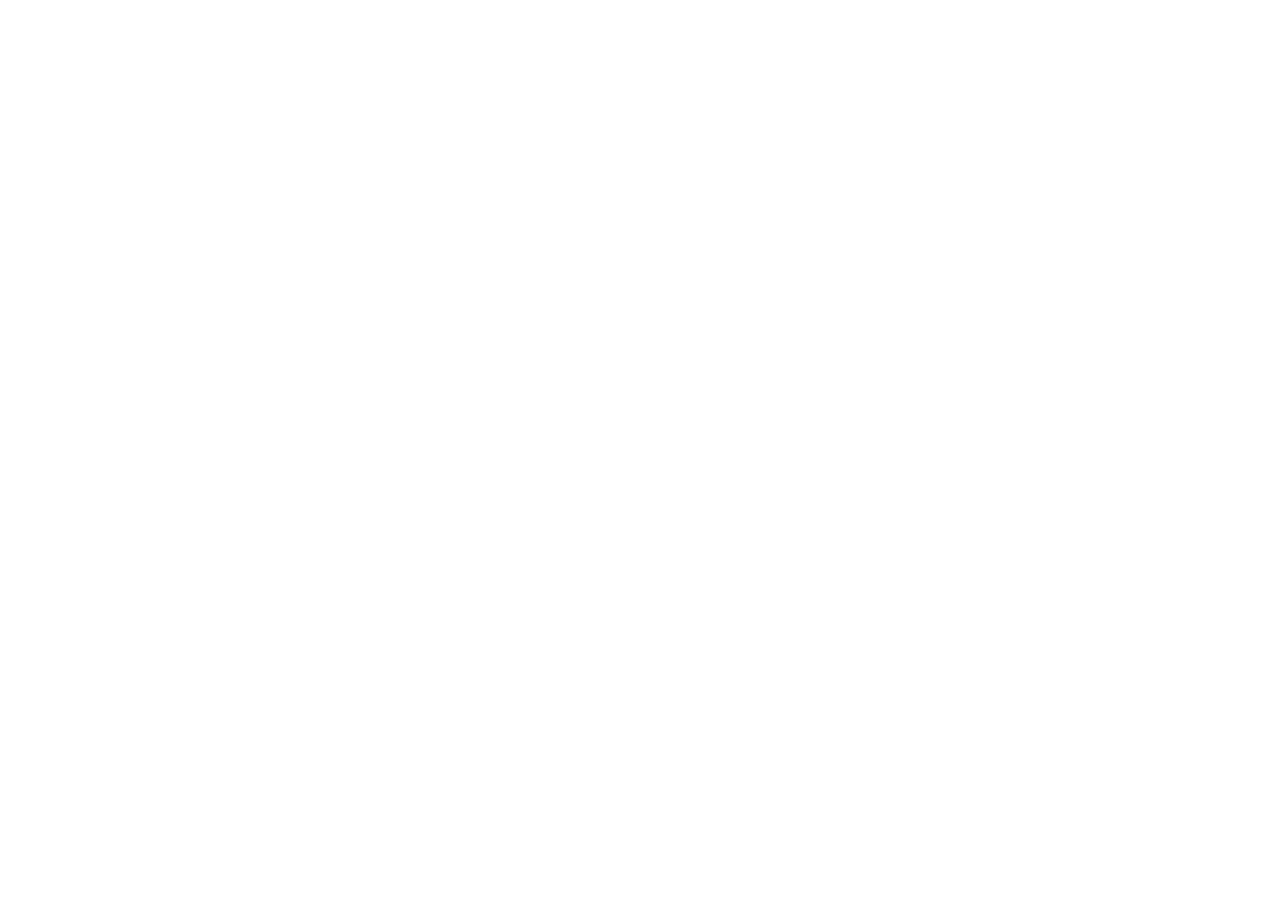
==== Gabo/index.html @ 9856a65a "Este va a ser mi portafolio definitivo." ====
<!DOCTYPE html>
<html lang="en">

<head>
    <meta charset="UTF-8">
    <meta name="viewport" content="width=device-width, initial-scale=1.0">
    <title>Gabriel</title>
</head>

<body>

</body>

</html>
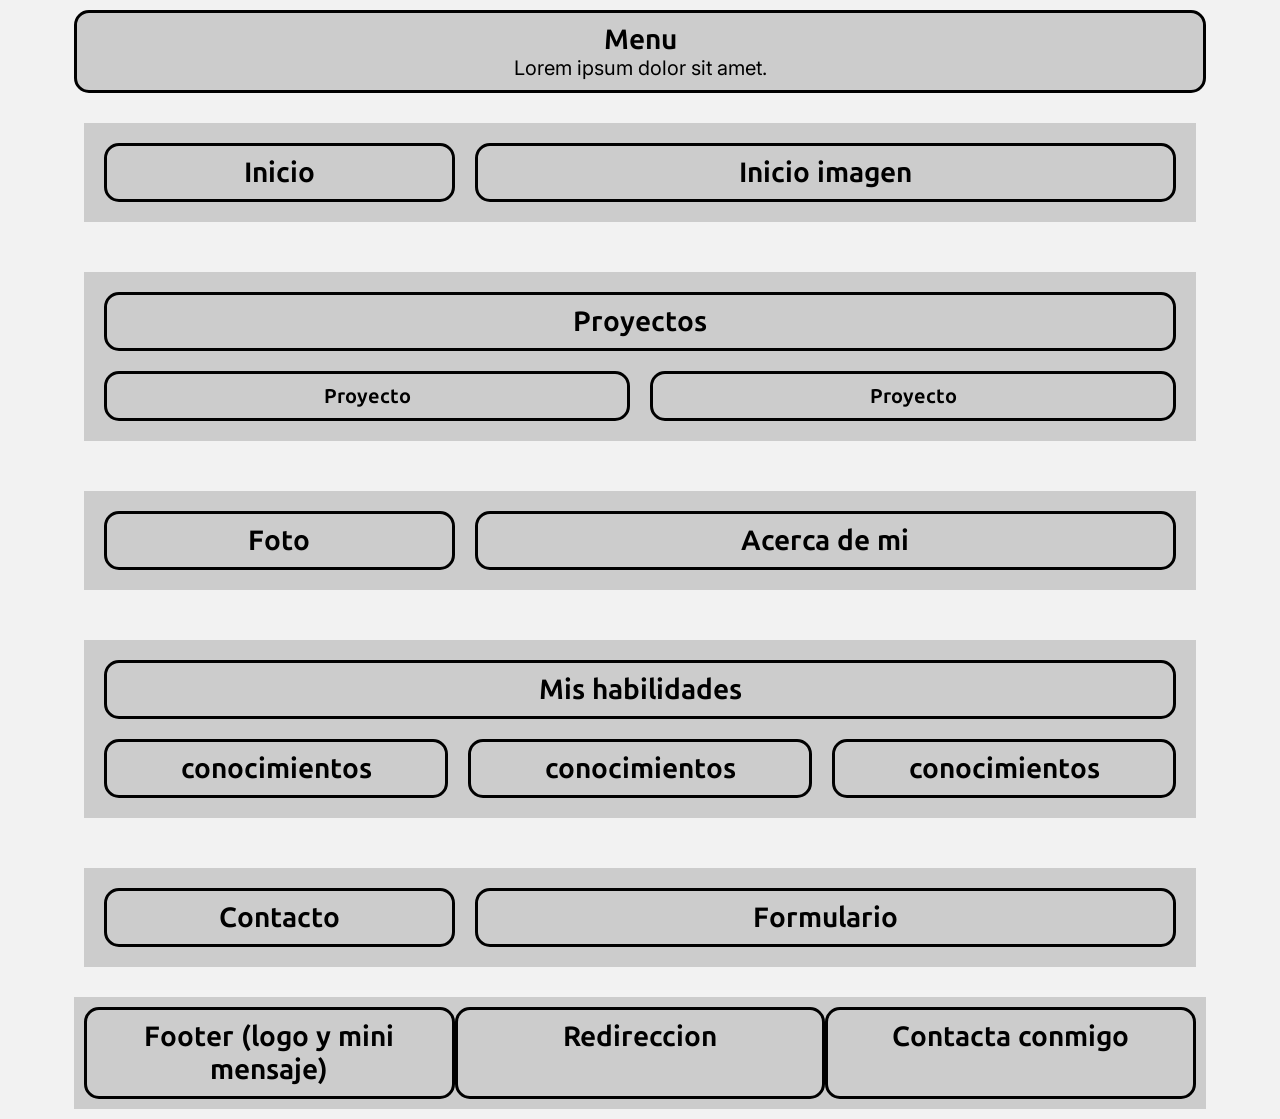
==== commit 0947b9b5: "Diseñando layout" ====
--- a/Gabo/index.html
+++ b/Gabo/index.html
@@ -4,11 +4,84 @@
 <head>
     <meta charset="UTF-8">
     <meta name="viewport" content="width=device-width, initial-scale=1.0">
+
+    <link rel="stylesheet" href="./css/estilos.css">
     <title>Gabriel</title>
 </head>
 
 <body>
+    <div class="contenedor">
+        <header class="header">
+            <h1>Menu</h1>
+            <p>Lorem ipsum dolor sit amet.</p>
+        </header>
+        <main class="main">
+            <section class="inicio">
+                <div class="intro-inicio">
+                    <h1>Inicio</h1>
+                </div>
+                <div class="imagen-inicio">
+                    <h1>Inicio imagen</h1>
+                </div>
+            </section>
 
+            <section class="proyectos">
+                <div class="intro-proyectos">
+                    <h1>Proyectos</h1>
+                </div>
+                <div class="proyecto">
+                    <h2>Proyecto</h2>
+                </div>
+                <div class="proyecto">
+                    <h2>Proyecto</h2>
+                </div>
+            </section>
+
+            <section class="acerca-de-mi">
+                <div class="foto-acerca">
+                    <h1>Foto</h1>
+                </div>
+                <div class="intro-acerca">
+                    <h1>Acerca de mi</h1>
+                </div>
+            </section>
+
+            <section class="habilidades">
+                <div class="intro-habilidad">
+                    <h1>Mis habilidades</h1>
+                </div>
+                <div class="habilidad">
+                    <h1>conocimientos</h1>
+                </div>
+                <div class="habilidad">
+                    <h1>conocimientos</h1>
+                </div>
+                <div class="habilidad">
+                    <h1>conocimientos</h1>
+                </div>
+            </section>
+
+            <section class="contacto">
+                <div class="intro-contacto">
+                    <h1>Contacto</h1>
+                </div>
+                <div class="formulario-contacto">
+                    <h1>Formulario</h1>
+                </div>
+            </section>
+        </main>
+        <footer class="footer">
+            <div>
+                <h1>Footer (logo y mini mensaje)</h1>
+            </div>
+            <div>
+                <h1>Redireccion</h1>
+            </div>
+            <div>
+                <h1>Contacta conmigo</h1>
+            </div>
+        </footer>
+    </div>
 </body>
 
 </html>
--- a/Gabo/css/estilos.css
+++ b/Gabo/css/estilos.css
@@ -0,0 +1,196 @@
+*,
+*::after,
+*::before {
+    padding: 0;
+    margin: 0;
+    box-sizing: border-box;
+}
+
+@font-face {
+    font-family: 'Ubuntu-Sans';
+    src: url('../resources/fonts/Ubuntu_Sans/UbuntuSans-VariableFont_wdth\,wght.ttf');
+}
+
+@font-face {
+    font-family: 'Inter';
+    src: url('../resources/fonts/Inter/Inter-VariableFont_opsz\,wght.ttf');
+}
+
+body {
+    background-color: #f2f2f2;
+    display: flex;
+    justify-content: center;
+
+    h1 {
+        font-family: 'Ubuntu-Sans';
+        font-size: 28px;
+    }
+
+    h2 {
+        font-family: 'Ubuntu-Sans';
+        font-size: 20px;
+    }
+
+    p {
+        font-family: 'Inter';
+        font-size: 20px;
+    }
+
+    .contenedor {
+        width: 90%;
+        max-width: 1600px;
+
+        display: grid;
+        grid-template-columns: 1fr;
+        padding: 10px;
+        gap: 20px;
+
+        grid-template-areas:
+            'header'
+            'main'
+            'footer'
+        ;
+
+        .header {
+            grid-area: header;
+            padding: 10px;
+
+            text-align: center;
+
+            border: solid #000;
+            border-radius: 15px;
+            background-color: #ccc;
+        }
+
+        .main {
+            grid-area: main;
+            display: grid;
+            padding: 10px;
+            gap: 50px;
+
+            text-align: center;
+
+            .inicio {
+                display: grid;
+                grid-template-columns: 1fr 2fr;
+                gap: 20px;
+                padding: 20px;
+                background-color: #ccc;
+
+                .intro-inicio {
+                    padding: 10px;
+                    border: solid #000;
+                    border-radius: 15px;
+                }
+
+                .imagen-inicio {
+                    padding: 10px;
+                    border: solid #000;
+                    border-radius: 15px;
+                }
+            }
+
+            .proyectos {
+                display: grid;
+                grid-template-columns: repeat(2, 1fr);
+                gap: 20px;
+                padding: 20px;
+                background-color: #ccc;
+
+                .intro-proyectos {
+                    padding: 10px;
+                    grid-column: 1 / -1;
+
+                    padding: 10px;
+                    border: solid #000;
+                    border-radius: 15px;
+                }
+
+                .proyecto {
+                    padding: 10px;
+                    border: solid #000;
+                    border-radius: 15px;
+                }
+            }
+
+            .acerca-de-mi {
+                display: grid;
+                grid-template-columns: 1fr 2fr;
+                gap: 20px;
+                padding: 20px;
+                background-color: #ccc;
+
+                .foto-acerca {
+                    padding: 10px;
+                    border: solid #000;
+                    border-radius: 15px;
+                }
+
+                .intro-acerca {
+                    padding: 10px;
+                    border: solid #000;
+                    border-radius: 15px;
+                }
+            }
+
+            .habilidades {
+                display: grid;
+                grid-template-columns: repeat(3, 1fr);
+                gap: 20px;
+                padding: 20px;
+                background-color: #ccc;
+
+                .intro-habilidad {
+                    padding: 10px;
+                    grid-column: 1 / -1;
+
+                    border: solid #000;
+                    border-radius: 15px;
+                }
+
+                .habilidad {
+                    padding: 10px;
+                    border: solid #000;
+                    border-radius: 15px;
+                }
+            }
+
+            .contacto {
+                display: grid;
+                grid-template-columns: 1fr 2fr;
+                gap: 20px;
+                padding: 20px;
+                background-color: #ccc;
+
+                .intro-contacto {
+                    padding: 10px;
+                    border: solid #000;
+                    border-radius: 15px;
+                }
+
+                .formulario-contacto {
+                    padding: 10px;
+                    border: solid #000;
+                    border-radius: 15px;
+                }
+            }
+        }
+
+        .footer {
+            grid-area: footer;
+            padding: 10px;
+            display: grid;
+            grid-template-columns: repeat(3, 1fr);
+
+            text-align: center;
+
+            background-color: #ccc;
+
+            div {
+                padding: 10px;
+                border: solid #000;
+                border-radius: 15px;
+            }
+        }
+    }
+}
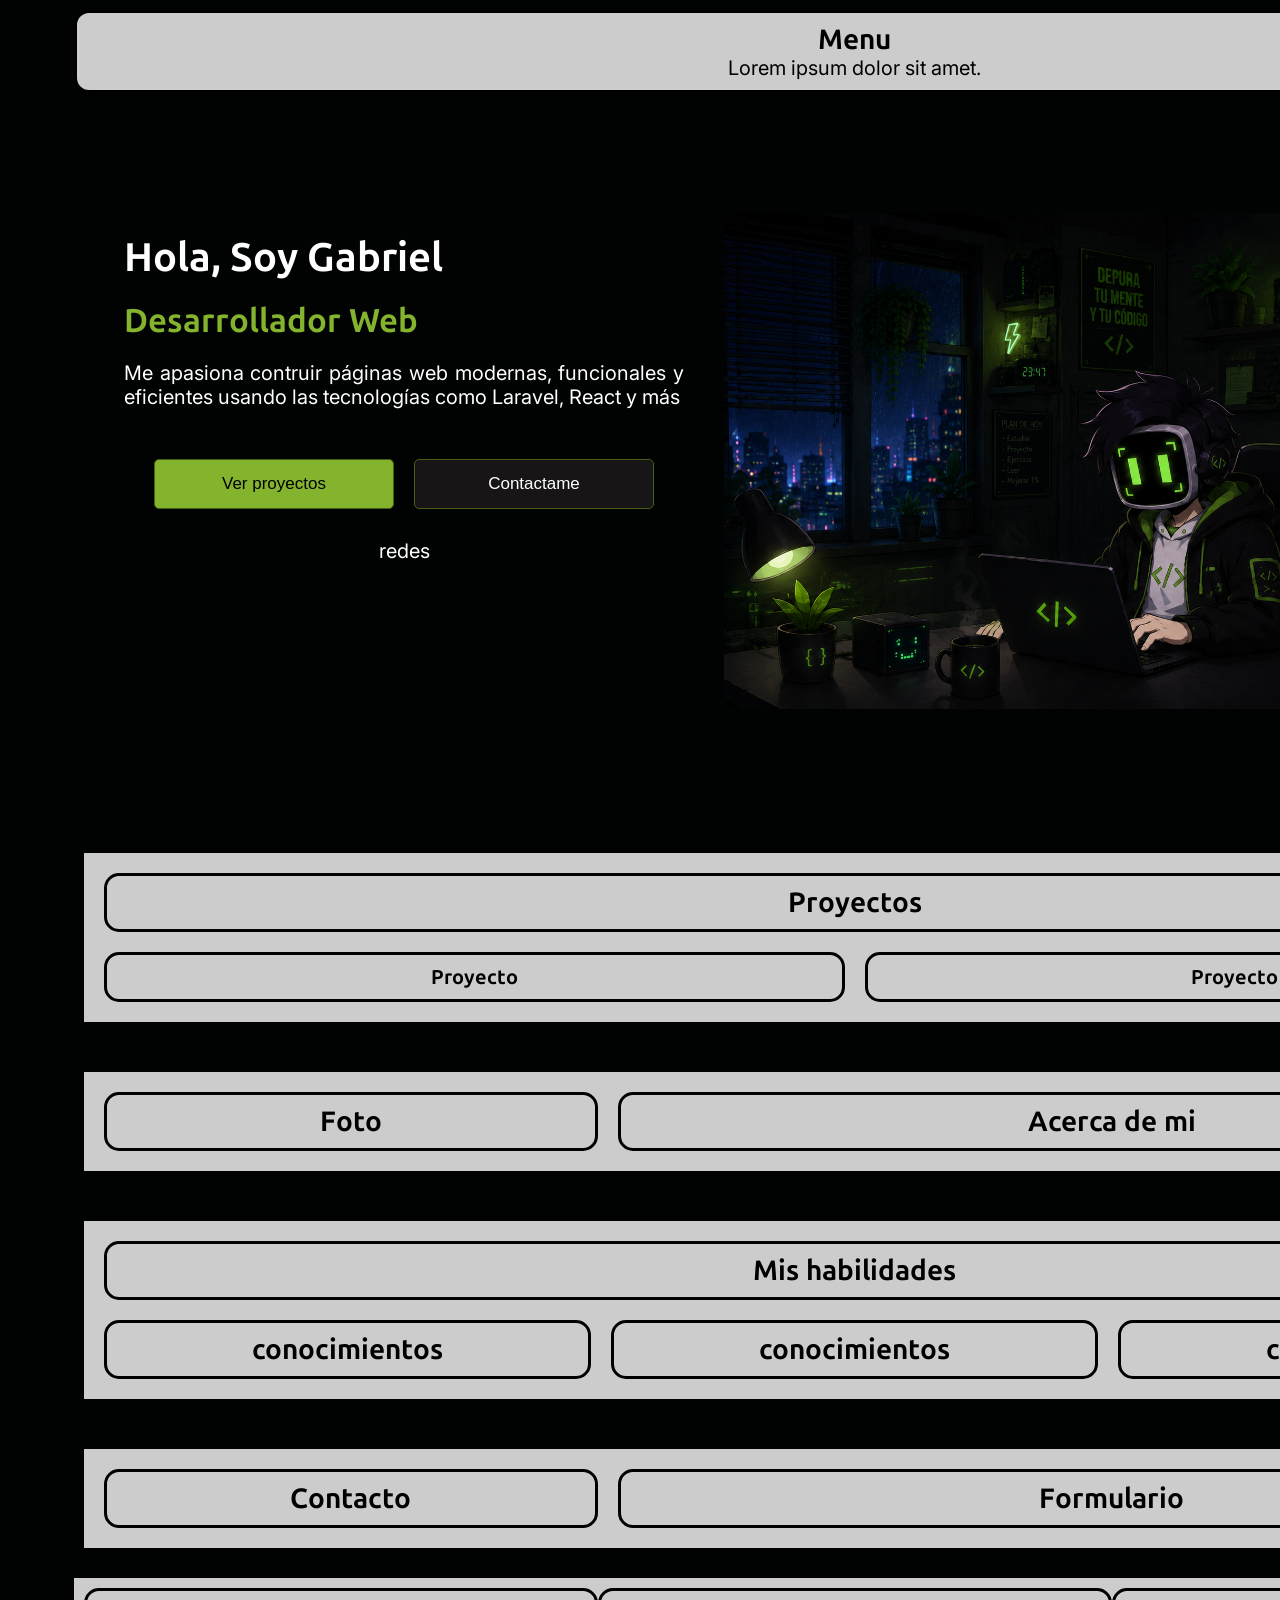
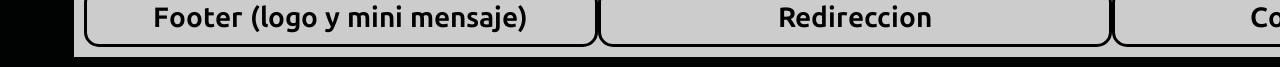
==== commit 186a6172: "Avanzando barra de navegación y Inicio." ====
--- a/Gabo/index.html
+++ b/Gabo/index.html
@@ -18,10 +18,24 @@
         <main class="main">
             <section class="inicio">
                 <div class="intro-inicio">
-                    <h1>Inicio</h1>
+                    <h2>Hola, Soy Gabriel</h2>
+                    <h3>Desarrollador Web</h3>
+                    <p>
+                        Me apasiona contruir páginas web modernas, funcionales y eficientes usando las tecnologías como
+                        Laravel, React y más
+                    </p>
+                    <div class="intro-acciones">
+                        <div class="intro-botones">
+                            <button class="b-verproyectos">Ver proyectos</button>
+                            <button class="b-contactame">Contactame</button>
+                        </div>
+                        <div class="intro-redes">
+                            <p>redes</p>
+                        </div>
+                    </div>
                 </div>
                 <div class="imagen-inicio">
-                    <h1>Inicio imagen</h1>
+                    <img class="img-habitacion" src="./img/habitacion.png" alt="">
                 </div>
             </section>
 
--- a/Gabo/css/estilos.css
+++ b/Gabo/css/estilos.css
@@ -17,7 +17,7 @@
 }
 
 body {
-    background-color: #f2f2f2;
+    background-color: #010302;
     display: flex;
     justify-content: center;
 
@@ -26,7 +26,8 @@
         font-size: 28px;
     }
 
-    h2 {
+    h2,
+    h3 {
         font-family: 'Ubuntu-Sans';
         font-size: 20px;
     }
@@ -74,19 +75,94 @@
                 display: grid;
                 grid-template-columns: 1fr 2fr;
                 gap: 20px;
-                padding: 20px;
-                background-color: #ccc;
+                padding: 10vh 20px;
+                background-color: #010302;
+                border-radius: 15px;
 
                 .intro-inicio {
-                    padding: 10px;
-                    border: solid #000;
-                    border-radius: 15px;
+                    display: flex;
+                    flex-direction: column;
+                    padding: 20px;
+                    gap: 20px;
+                    border-radius: 15px;
+                    height: 500px;
+                    width: 600px;
+                    text-align: justify;
+
+                    h1,
+                    h2 {
+                        color: #fff;
+                        font-size: 40px;
+                    }
+
+                    h3 {
+                        color: #84b42e;
+                        font-size: 33px;
+                    }
+
+                    p {
+                        color: #fff;
+                        font-size: 20px;
+                    }
+
+                    .intro-acciones {
+                        display: flex;
+                        flex-direction: column;
+                        margin: 20px;
+                        gap: 20px;
+
+                        .intro-botones {
+                            display: flex;
+                            gap: 20px;
+                            padding: 10px;
+                            justify-content: center;
+
+                            button {
+                                width: 250px;
+                                height: 50px;
+                                border-radius: 5px;
+                                border: 1px solid #465e18;
+                                cursor: pointer;
+                                transition: 0.2s ease all;
+                            }
+
+                            .b-verproyectos {
+                                background-color: #84b42e;
+                                color: #000;
+                                font-size: 17px;
+                                &:hover {
+                                    background-color: #171515;
+                                    color: #fff;
+                                    border-color: #465e18;
+                                }
+                            }
+
+                            .b-contactame {
+                                background-color: #171515;
+                                color: #fff;
+                                font-size: 17px;
+                                &:hover {
+                                    background-color: #84b42e;
+                                    color: #000;
+                                    border-color: #465e18;
+                                }
+                            }
+                        }
+
+                        .intro-redes {
+                            text-align: center;
+                        }
+                    }
                 }
 
                 .imagen-inicio {
-                    padding: 10px;
-                    border: solid #000;
-                    border-radius: 15px;
+                    /* Borde en blanco para no perder cada caja */
+                    text-align: center;
+                    .img-habitacion {
+                        width: auto;
+                        height: 496px;
+                        border-radius: 15px;
+                    }
                 }
             }
 
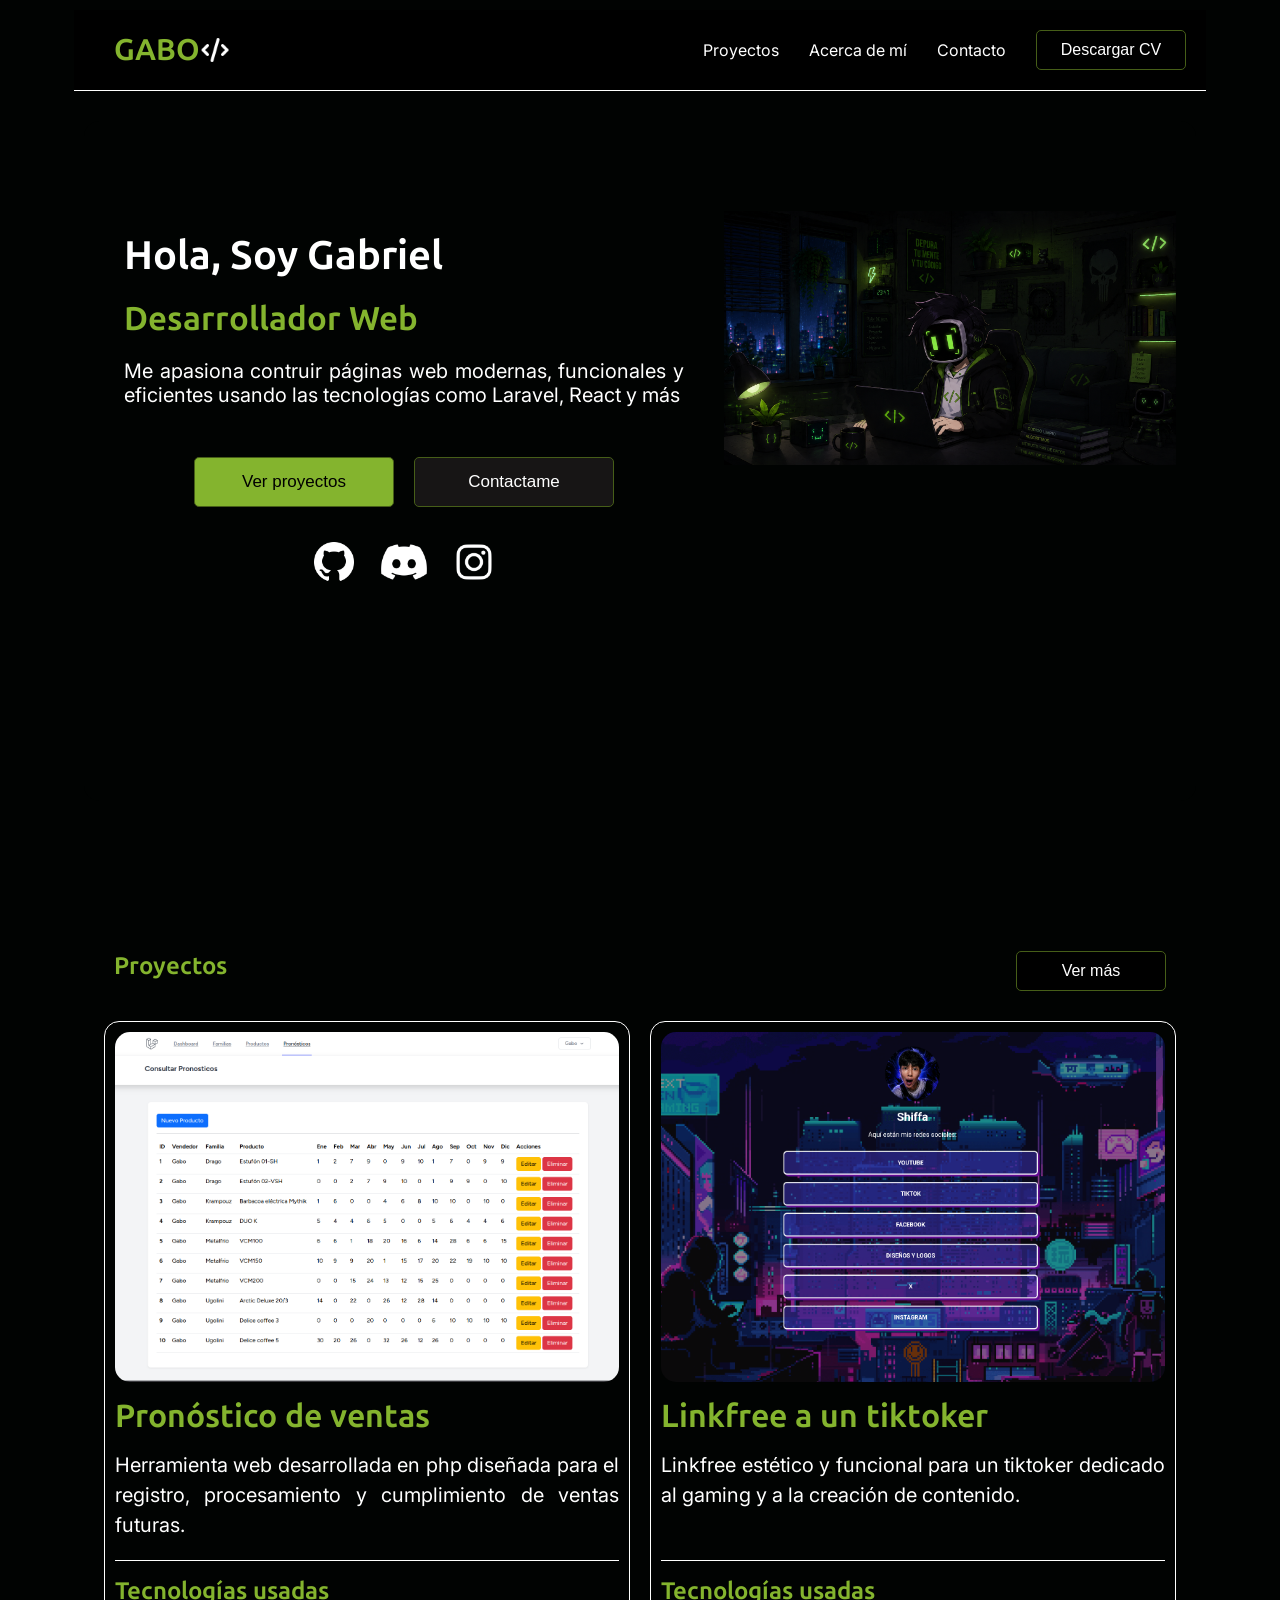
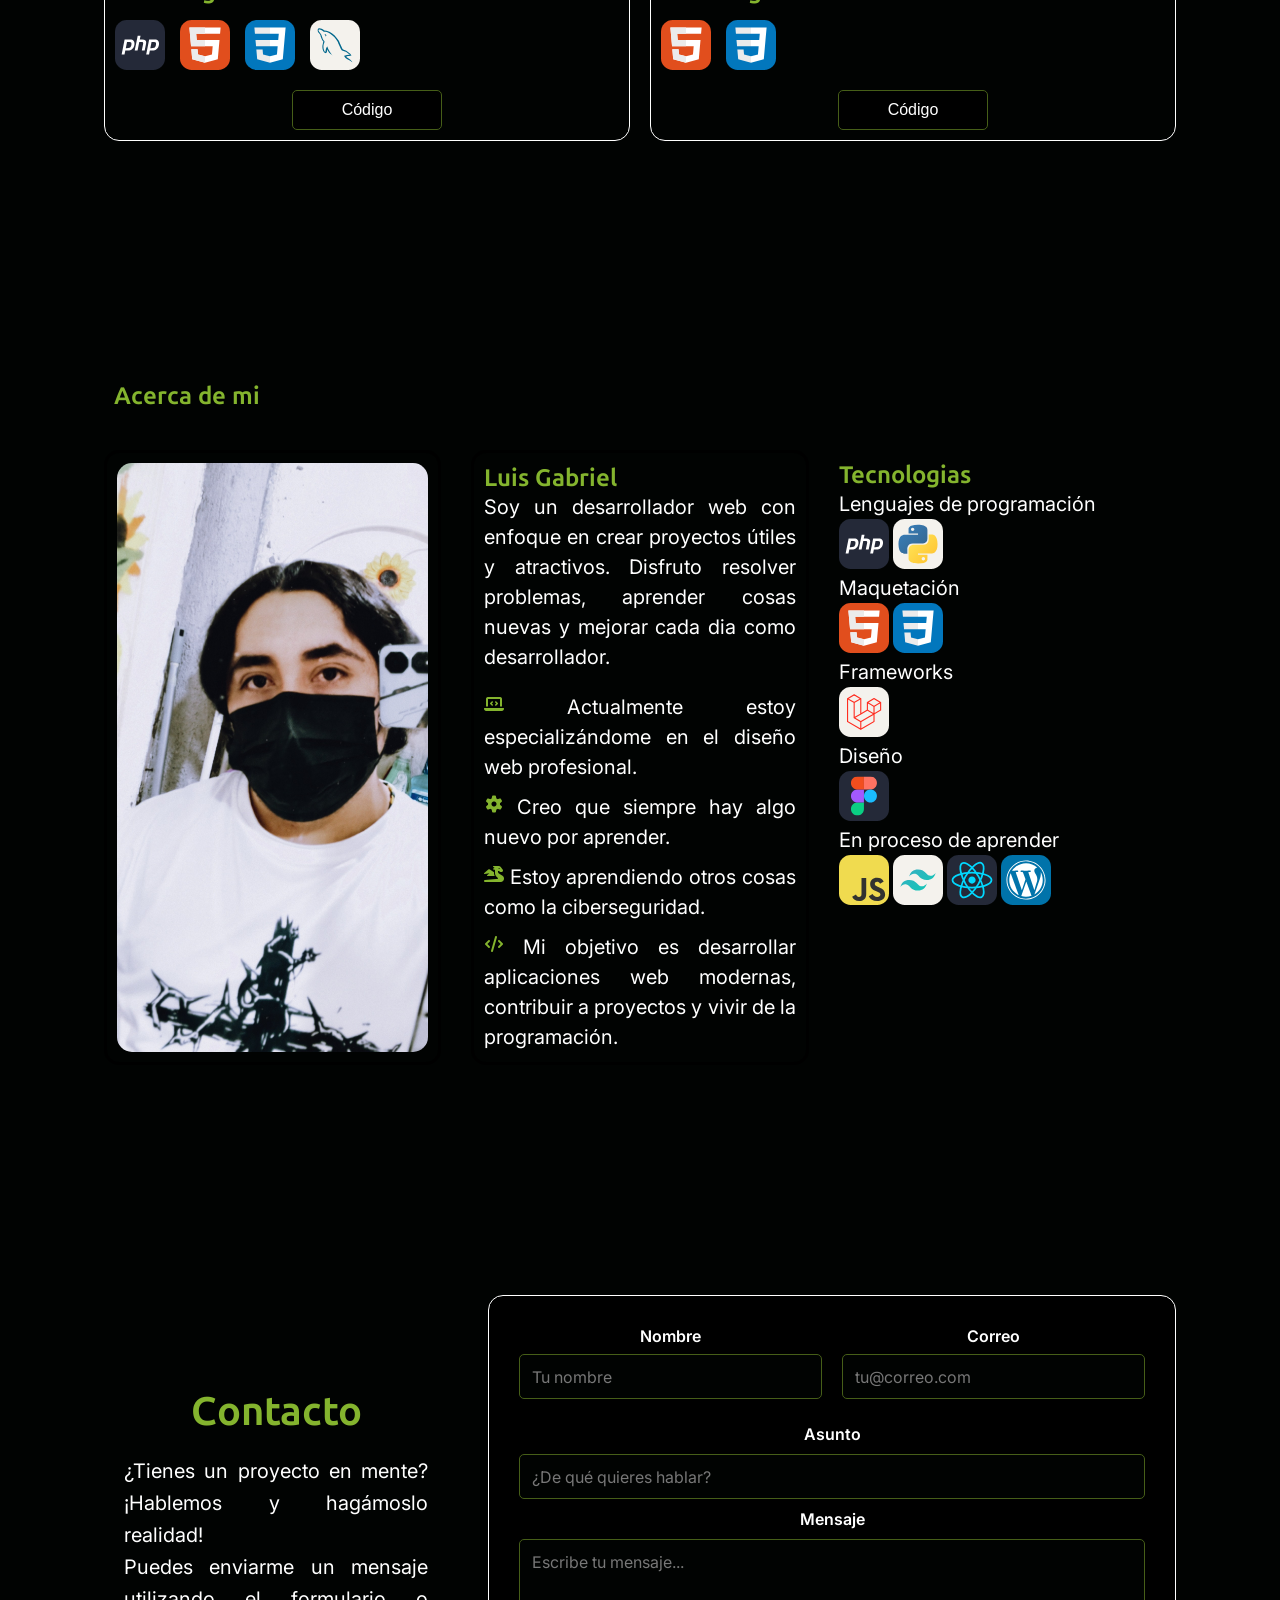
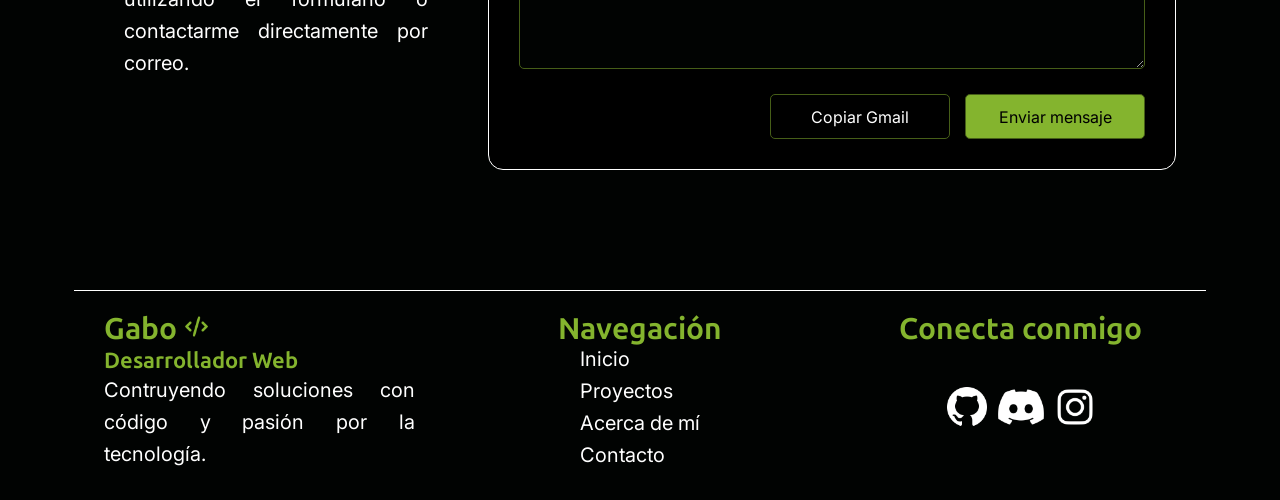
==== commit 41561edc: "Portafolio terminado, en proceso para mejorarlo." ====
--- a/Gabo/index.html
+++ b/Gabo/index.html
@@ -4,18 +4,32 @@
 <head>
     <meta charset="UTF-8">
     <meta name="viewport" content="width=device-width, initial-scale=1.0">
-
     <link rel="stylesheet" href="./css/estilos.css">
+    <link rel="stylesheet" href="./css/responsive.css">
     <title>Gabriel</title>
 </head>
 
 <body>
+    <script src="./js/contacto.js"></script>
     <div class="contenedor">
+
         <header class="header">
-            <h1>Menu</h1>
-            <p>Lorem ipsum dolor sit amet.</p>
+            <div class="titulo-navbar">
+                <h1>Gabo</h1>
+                <img class="icon-code" src="./img/icons/code.png" alt="">
+            </div>
+            <nav>
+                <a href="#">Proyectos</a>
+                <a href="#">Acerca de mí</a>
+                <a href="#">Contacto</a>
+                <a href="#">
+                    <button class="b-cv" type="button">Descargar CV</button>
+                </a>
+            </nav>
         </header>
+
         <main class="main">
+
             <section class="inicio">
                 <div class="intro-inicio">
                     <h2>Hola, Soy Gabriel</h2>
@@ -30,7 +44,9 @@
                             <button class="b-contactame">Contactame</button>
                         </div>
                         <div class="intro-redes">
-                            <p>redes</p>
+                            <img class="icono" src="./img/icons/github2.png" alt="">
+                            <img class="icono" src="./img/icons/discord.png" alt="">
+                            <img class="icono" src="./img/icons/instagram.png" alt="">
                         </div>
                     </div>
                 </div>
@@ -42,57 +58,225 @@
             <section class="proyectos">
                 <div class="intro-proyectos">
                     <h1>Proyectos</h1>
+                    <button class="b-ver-proyectos" type="button">Ver más</button>
                 </div>
                 <div class="proyecto">
-                    <h2>Proyecto</h2>
+                    <div class="descri-proyecto">
+                        <div class="info-proyecto">
+                            <img class="img-proyecto" src="./img/proyecto1.png" alt="">
+                            <h2>Pronóstico de ventas</h2>
+                            <p>
+                                Herramienta web desarrollada en php diseñada para el registro, procesamiento y
+                                cumplimiento
+                                de
+                                ventas futuras.
+                            </p>
+                        </div>
+                        <div class="tecn-proyecto">
+                            <h3>Tecnologías usadas</h3>
+                            <div>
+                                <img class="icono" src="./img/icons/PHP.svg" alt="PHP">
+                                <img class="icono" src="./img/icons/HTML.svg" alt="HTML">
+                                <img class="icono" src="./img/icons/CSS.svg" alt="CSS">
+                                <img class="icono" src="./img/icons/MySQL.svg" alt="MySQL">
+                            </div>
+                        </div>
+                        <a href="https://github.com/Lyuz9/Pronostico-ventas" target="_blank">
+                            <button class="b-verproyecto">Código</button>
+                        </a>
+                    </div>
                 </div>
                 <div class="proyecto">
-                    <h2>Proyecto</h2>
+                    <div class="descri-proyecto">
+                        <div class="info-proyecto">
+                            <img class="img-proyecto" src="./img/proyecto2.png" alt="">
+                            <h2>Linkfree a un tiktoker</h2>
+                            <p>
+                                Linkfree estético y funcional para un tiktoker dedicado al gaming y a la creación de
+                                contenido.
+                            </p>
+                        </div>
+                        <div class="tecn-proyecto">
+                            <h3>Tecnologías usadas</h3>
+                            <div>
+                                <img class="icono" src="./img/icons/HTML.svg" alt="HTML">
+                                <img class="icono" src="./img/icons/CSS.svg" alt="CSS">
+                            </div>
+                        </div>
+                        <a href="https://github.com/Lyuz9/shiffa_linkfree" target="_blank">
+                            <button class="b-verproyecto">Código</button>
+                        </a>
+                    </div>
                 </div>
             </section>
 
             <section class="acerca-de-mi">
-                <div class="foto-acerca">
-                    <h1>Foto</h1>
-                </div>
                 <div class="intro-acerca">
                     <h1>Acerca de mi</h1>
                 </div>
-            </section>
-
+                <div class="foto-acerca">
+                    <img class="img-yo" src="./img/yo.jpg" alt="Imagen de mi">
+                </div>
+                <div class="info-acerca">
+                    <div>
+                        <h1>Luis Gabriel</h1>
+                        <p>
+                            Soy un desarrollador web con enfoque en crear proyectos útiles y atractivos. Disfruto
+                            resolver
+                            problemas, aprender cosas nuevas y mejorar cada dia como desarrollador.
+                        </p>
+                    </div>
+                    <div class="obj-acerca">
+                        <p><img class="icono-acerca" src="./img/icons/laptop-code.png" alt="Laptop-Code"> Actualmente
+                            estoy especializándome en el diseño web profesional.</p>
+                        <p><img class="icono-acerca" src="./img/icons/gear.png" alt="Engranaje"> Creo que siempre hay
+                            algo nuevo por aprender.</p>
+                        <p><img class="icono-acerca" src="./img/icons/dragon.png" alt="Terminal"> Estoy aprendiendo
+                            otros cosas como la ciberseguridad.</p>
+                        <p><img class="icono-acerca" src="./img/icons/code-solid.png" alt="Terminal"> Mi objetivo es
+                            desarrollar aplicaciones web modernas, contribuir a proyectos y vivir de la programación.
+                        </p>
+                    </div>
+
+                    <!--
+                    <h2>Educación</h2>
+                    <p>Universidad Politecnica de Queretaro</p>
+                    <h2>Experiencia</h2>
+                    <p>Analista de Desarrollo - Euroquip</p>
+                    <ul>
+                        <li>Desarrollo y mantenimiento de herramientas web.</li>
+                        <li>Soporte técnico a usuarios.</li>
+                        <li>Gestión de información y reportes.</li>
+                    </ul>
+                    -->
+
+                </div>
+                <div class="tecnologias">
+                    <h1>Tecnologias</h1>
+                    <p>Lenguajes de programación</p>
+                    <img class="icono" src="./img/icons/PHP.svg" alt="PHP">
+                    <img class="icono" src="./img/icons/Python.svg" alt="Python">
+                    <p>Maquetación</p>
+                    <img class="icono" src="./img/icons/HTML.svg" alt="HTML">
+                    <img class="icono" src="./img/icons/CSS.svg" alt="CSS">
+                    <p>Frameworks</p>
+                    <img class="icono" src="./img/icons/Laravel.svg" alt="Laravel">
+                    <p>Diseño</p>
+                    <img class="icono" src="./img/icons/Figma.svg" alt="Figma">
+                    <p>En proceso de aprender</p>
+                    <img class="icono" src="./img/icons/JavaScript.svg" alt="JavaScript">
+                    <img class="icono" src="./img/icons/TailwindCSS.svg" alt="TailwindCSS">
+                    <img class="icono" src="./img/icons/React.svg" alt="React">
+                    <img class="icono" src="./img/icons/Wordpress.svg" alt="Wordpress">
+                </div>
+            </section>
+
+            <!--
             <section class="habilidades">
                 <div class="intro-habilidad">
                     <h1>Mis habilidades</h1>
                 </div>
                 <div class="habilidad">
-                    <h1>conocimientos</h1>
+                    <h2>conocimientos</h2>
                 </div>
                 <div class="habilidad">
-                    <h1>conocimientos</h1>
+                    <h2>conocimientos</h2>
                 </div>
                 <div class="habilidad">
-                    <h1>conocimientos</h1>
-                </div>
-            </section>
+                    <h2>conocimientos</h2>
+                </div>
+            </section>
+            -->
 
             <section class="contacto">
-                <div class="intro-contacto">
+
+                <div class="datos-contacto">
                     <h1>Contacto</h1>
-                </div>
+
+                    <p>
+                        ¿Tienes un proyecto en mente? ¡Hablemos y hagámoslo realidad!
+                    </p>
+
+                    <p>
+                        Puedes enviarme un mensaje utilizando el formulario
+                        o contactarme directamente por correo.
+                    </p>
+                </div>
+
                 <div class="formulario-contacto">
-                    <h1>Formulario</h1>
-                </div>
+
+                    <form action="#" class="form-contacto">
+
+                        <div class="contactos">
+
+                            <div class="campo">
+                                <label for="nombre">Nombre</label>
+                                <input class="input-form" id="nombre" name="nombre" type="text" placeholder="Tu nombre"
+                                    required>
+                            </div>
+
+                            <div class="campo">
+                                <label for="correo">Correo</label>
+                                <input class="input-form" id="correo" name="correo" type="email"
+                                    placeholder="tu@correo.com" required>
+                            </div>
+
+                        </div>
+
+                        <div class="mensaje">
+
+                            <label for="asunto">Asunto</label>
+                            <input class="input-asunto" id="asunto" name="asunto" type="text"
+                                placeholder="¿De qué quieres hablar?" required>
+
+                            <label for="mensaje">Mensaje</label>
+                            <textarea class="textarea-asunto" id="mensaje" name="mensaje"
+                                placeholder="Escribe tu mensaje..." required></textarea>
+
+                        </div>
+
+                        <div class="acciones-contacto">
+
+                            <button class="b-mensaje b-copiar" type="button" onclick="copiarCorreo()">
+                                Copiar Gmail
+                            </button>
+
+                            <button class="b-mensaje b-enviar" type="button" onclick="enviarCorreo()">
+                                Enviar mensaje
+                            </button>
+
+                        </div>
+
+                    </form>
+
+                </div>
+
             </section>
         </main>
         <footer class="footer">
-            <div>
-                <h1>Footer (logo y mini mensaje)</h1>
-            </div>
-            <div>
-                <h1>Redireccion</h1>
-            </div>
-            <div>
-                <h1>Contacta conmigo</h1>
+            <div class="des-footer">
+                <h1>Gabo <img class="footer_icon" src="./img/icons/code-solid.png" alt=""></h1>
+                <h2>Desarrollador Web</h2>
+                <p>
+                    Contruyendo soluciones con código y pasión por la tecnología.
+                </p>
+            </div>
+            <div class="nav-footer">
+                <h1>Navegación</h1>
+                <nav>
+                    <a href="#">Inicio</a>
+                    <a href="#">Proyectos</a>
+                    <a href="#">Acerca de mí</a>
+                    <a href="#">Contacto</a>
+                </nav>
+            </div>
+            <div class="conec-conmigo">
+                <h1>Conecta conmigo</h1>
+                <div class="red-conmigo">
+                    <img class="icono" src="./img/icons/github2.png" alt="">
+                    <img class="icono" src="./img/icons/discord.png" alt="">
+                    <img class="icono" src="./img/icons/instagram.png" alt="">
+                </div>
             </div>
         </footer>
     </div>
--- a/Gabo/css/estilos.css
+++ b/Gabo/css/estilos.css
@@ -21,20 +21,14 @@
     display: flex;
     justify-content: center;
 
-    h1 {
-        font-family: 'Ubuntu-Sans';
-        font-size: 28px;
-    }
-
+    h1,
     h2,
     h3 {
         font-family: 'Ubuntu-Sans';
-        font-size: 20px;
     }
 
     p {
         font-family: 'Inter';
-        font-size: 20px;
     }
 
     .contenedor {
@@ -55,12 +49,61 @@
         .header {
             grid-area: header;
             padding: 10px;
-
-            text-align: center;
-
-            border: solid #000;
-            border-radius: 15px;
-            background-color: #ccc;
+            display: flex;
+            align-items: center;
+            justify-content: space-between;
+            padding: 20px;
+            gap: 20px;
+            border-bottom: 1px solid #fff;
+            background-color: #000;
+
+            .titulo-navbar {
+                display: flex;
+                align-items: center;
+
+                h1 {
+                    color: #84b42e;
+                    font-size: 30px;
+                    padding: 0 0 0 20px;
+                    text-transform: uppercase;
+                }
+
+                .icon-code {
+                    height: 30px;
+                }
+            }
+
+            nav {
+                display: flex;
+                align-items: center;
+                gap: 30px;
+
+                a {
+                    font-family: 'Inter';
+                    font-size: 16px;
+                    color: #fff;
+                    text-decoration: none;
+
+                    .b-cv {
+                        width: 150px;
+                        height: 40px;
+                        border-radius: 5px;
+                        border: 1px solid #465e18;
+                        cursor: pointer;
+                        transition: 0.2s ease all;
+                        background-color: #000;
+                        color: #fff;
+                        font-size: 16px;
+                        border-color: #465e18;
+
+                        &:hover {
+                            background-color: #84b42e;
+                            color: #000;
+                            border-color: #465e18;
+                        }
+                    }
+                }
+            }
         }
 
         .main {
@@ -68,7 +111,6 @@
             display: grid;
             padding: 10px;
             gap: 50px;
-
             text-align: center;
 
             .inicio {
@@ -118,7 +160,7 @@
                             justify-content: center;
 
                             button {
-                                width: 250px;
+                                width: 200px;
                                 height: 50px;
                                 border-radius: 5px;
                                 border: 1px solid #465e18;
@@ -130,6 +172,7 @@
                                 background-color: #84b42e;
                                 color: #000;
                                 font-size: 17px;
+
                                 &:hover {
                                     background-color: #171515;
                                     color: #fff;
@@ -141,6 +184,7 @@
                                 background-color: #171515;
                                 color: #fff;
                                 font-size: 17px;
+
                                 &:hover {
                                     background-color: #84b42e;
                                     color: #000;
@@ -150,7 +194,13 @@
                         }
 
                         .intro-redes {
-                            text-align: center;
+                            display: flex;
+                            gap: 20px;
+                            justify-content: center;
+
+                            .icono {
+                                height: 50px;
+                            }
                         }
                     }
                 }
@@ -158,10 +208,12 @@
                 .imagen-inicio {
                     /* Borde en blanco para no perder cada caja */
                     text-align: center;
+
                     .img-habitacion {
-                        width: auto;
-                        height: 496px;
-                        border-radius: 15px;
+                        width: 100%;
+                        max-width: 900px;
+                        height: auto;
+                        display: block;
                     }
                 }
             }
@@ -170,42 +222,222 @@
                 display: grid;
                 grid-template-columns: repeat(2, 1fr);
                 gap: 20px;
-                padding: 20px;
-                background-color: #ccc;
+                padding: 10vh 20px;
+                background-color: #010302;
 
                 .intro-proyectos {
                     padding: 10px;
                     grid-column: 1 / -1;
-
+                    display: flex;
+                    justify-content: space-between;
+
+                    h1 {
+                        color: #84b42e;
+                        text-align: justify;
+                    }
+
+                    .b-ver-proyectos {
+                        width: 150px;
+                        height: 40px;
+                        border-radius: 5px;
+                        border: 1px solid #465e18;
+                        cursor: pointer;
+                        transition: 0.2s ease all;
+                        background-color: #000;
+                        color: #fff;
+                        font-size: 16px;
+                        border-color: #465e18;
+
+                        &:hover {
+                            background-color: #84b42e;
+                            color: #000;
+                            border-color: #465e18;
+                        }
+                    }
+                }
+
+                .proyecto {
+                    padding: 10px;
+                    border: 1px solid #fff;
+                    border-radius: 15px;
+                    display: flex;
+                    flex-direction: column;
+                    gap: 20px;
+
+                    .descri-proyecto {
+                        display: flex;
+                        flex-direction: column;
+                        gap: 20px;
+                        flex: 1;
+
+                        .info-proyecto {
+                            display: flex;
+                            flex-direction: column;
+                            gap: 15px;
+                        }
+
+                        .img-proyecto {
+                            width: 100%;
+                            height: 350px;
+                            object-fit: cover;
+                            border-radius: 15px;
+                        }
+
+                        .info-proyecto h2 {
+                            color: #84b42e;
+                            text-align: left;
+                            font-size: 32px;
+                        }
+
+                        .info-proyecto p {
+                            color: #fff;
+                            text-align: justify;
+                            line-height: 1.5;
+                            font-size: 20px;
+                        }
+
+                        .tecn-proyecto {
+                            display: flex;
+                            flex-direction: column;
+                            gap: 15px;
+
+                            margin-top: auto;
+                            padding-top: 15px;
+
+                            border-top: 1px solid #fff;
+                        }
+
+                        .tecn-proyecto h3 {
+                            color: #84b42e;
+                            font-size: 24px;
+                            text-align: left;
+                        }
+
+                        .tecn-proyecto div {
+                            display: flex;
+                            gap: 15px;
+                            flex-wrap: wrap;
+                        }
+
+                        .icono {
+                            height: 50px;
+                            width: auto;
+                        }
+
+                        .b-verproyecto {
+                            width: 150px;
+                            height: 40px;
+                            border-radius: 5px;
+                            border: 1px solid #465e18;
+                            cursor: pointer;
+                            transition: 0.2s ease all;
+                            background-color: #000;
+                            color: #fff;
+                            font-size: 16px;
+                            border-color: #465e18;
+
+                            &:hover {
+                                background-color: #84b42e;
+                                color: #000;
+                                border-color: #465e18;
+                            }
+                        }
+                    }
+                }
+            }
+
+            .acerca-de-mi {
+                display: grid;
+                grid-template-columns: repeat(3, 1fr);
+                gap: 30px;
+                padding: 10vh 20px;
+                /*padding: 20px;*/
+                background-color: #010302;
+
+                .intro-acerca {
+                    grid-column: 1 / -1;
+                    padding: 10px;
+
+                    h1 {
+                        color: #84b42e;
+                        text-align: justify;
+                    }
+                }
+
+                .foto-acerca {
+                    display: flex;
                     padding: 10px;
                     border: solid #000;
                     border-radius: 15px;
-                }
-
-                .proyecto {
+
+                    .img-yo {
+                        width: 100%;
+                        height: auto;
+                        object-fit: cover;
+                        border-radius: 15px;
+                    }
+                }
+
+                .info-acerca {
+                    display: flex;
+                    flex-direction: column;
+                    gap: 20px;
+                    height: auto;
+                    /* width: 800px; */
                     padding: 10px;
                     border: solid #000;
                     border-radius: 15px;
-                }
-            }
-
-            .acerca-de-mi {
-                display: grid;
-                grid-template-columns: 1fr 2fr;
-                gap: 20px;
-                padding: 20px;
-                background-color: #ccc;
-
-                .foto-acerca {
-                    padding: 10px;
-                    border: solid #000;
+                    text-align: justify;
+
+                    h1,
+                    h2 {
+                        color: #84b42e;
+                    }
+
+                    p {
+                        color: #fff;
+                        font-size: 20px;
+                        line-height: 1.5;
+                    }
+
+                    ul {
+                        padding: 0 20px;
+                        font-family: 'Inter';
+                        color: #fff;
+                    }
+
+                    .obj-acerca {
+                        display: flex;
+                        flex-direction: column;
+                        gap: 10px;
+
+                        .icono-acerca {
+                            height: 20px;
+                            width: auto;
+                        }
+                    }
+                }
+
+                .tecnologias {
                     border-radius: 15px;
-                }
-
-                .intro-acerca {
-                    padding: 10px;
-                    border: solid #000;
-                    border-radius: 15px;
+                    padding-top: 10px;
+                    text-align: justify;
+
+                    h1,
+                    h2 {
+                        color: #84b42e;
+                    }
+
+                    p {
+                        color: #fff;
+                        font-size: 20px;
+                        line-height: 1.5;
+                    }
+
+                    .icono {
+                        height: 50px;
+                        width: auto;
+                    }
                 }
             }
 
@@ -214,19 +446,28 @@
                 grid-template-columns: repeat(3, 1fr);
                 gap: 20px;
                 padding: 20px;
-                background-color: #ccc;
+                background-color: #010302;
+
+                h1,
+                h2 {
+                    color: #fff;
+                }
 
                 .intro-habilidad {
                     padding: 10px;
                     grid-column: 1 / -1;
-
-                    border: solid #000;
+                    border: 1px solid #fff;
                     border-radius: 15px;
+
+                    h1 {
+                        color: #84b42e;
+                        text-align: justify;
+                    }
                 }
 
                 .habilidad {
                     padding: 10px;
-                    border: solid #000;
+                    border: 1px solid #fff;
                     border-radius: 15px;
                 }
             }
@@ -234,21 +475,154 @@
             .contacto {
                 display: grid;
                 grid-template-columns: 1fr 2fr;
-                gap: 20px;
-                padding: 20px;
-                background-color: #ccc;
-
-                .intro-contacto {
-                    padding: 10px;
-                    border: solid #000;
-                    border-radius: 15px;
+                gap: 40px;
+                padding: 10vh 20px;
+                /*padding: 40px;*/
+                background-color: #010302;
+                align-items: center;
+
+                .datos-contacto {
+                    padding: 20px;
+
+                    h1 {
+                        color: #84b42e;
+                        font-size: 40px;
+                        margin-bottom: 20px;
+                    }
+
+                    p {
+                        color: #fff;
+                        font-size: 20px;
+                        line-height: 1.6;
+                        text-align: justify;
+                    }
                 }
 
                 .formulario-contacto {
-                    padding: 10px;
-                    border: solid #000;
-                    border-radius: 15px;
-                }
+                    width: 100%;
+
+                    .form-contacto {
+                        display: flex;
+                        flex-direction: column;
+                        gap: 25px;
+                        padding: 30px;
+                        background-color: #000;
+                        border: 1px solid #fff;
+                        border-radius: 15px;
+                        color: #fff;
+                        font-family: 'Inter';
+                        font-size: 16px;
+
+                        .contactos {
+                            display: grid;
+                            grid-template-columns: 1fr 1fr;
+                            gap: 20px;
+
+                        }
+
+                        .campo,
+                        .mensaje {
+                            display: flex;
+                            flex-direction: column;
+                            gap: 8px;
+
+                        }
+
+                        label {
+                            color: #fff;
+                            font-size: 16px;
+                            font-weight: 600;
+
+                        }
+
+                        input,
+                        textarea {
+                            width: 100%;
+                            box-sizing: border-box;
+                            padding: 12px;
+                            background-color: #010302;
+                            color: #fff;
+                            border: 1px solid #465e18;
+                            border-radius: 5px;
+                            font-family: 'Inter';
+                            font-size: 16px;
+                            outline: none;
+                            transition: 0.2s ease all;
+
+                        }
+
+                        input {
+                            height: 45px;
+                        }
+
+                        textarea {
+                            min-height: 130px;
+                            resize: vertical;
+                        }
+
+                        input:focus,
+                        textarea:focus {
+                            border-color: #84b42e;
+                            box-shadow: 0 0 5px #465e18;
+
+                        }
+
+                        input::placeholder,
+                        textarea::placeholder {
+                            color: #777;
+                        }
+
+                        .mensaje {
+                            gap: 10px;
+                        }
+
+                        .acciones-contacto {
+                            display: flex;
+                            justify-content: flex-end;
+                            gap: 15px;
+
+                        }
+
+                        .b-mensaje {
+                            width: 180px;
+                            height: 45px;
+                            border-radius: 5px;
+                            border: 1px solid #465e18;
+                            cursor: pointer;
+                            transition: 0.2s ease all;
+                            font-family: 'Inter';
+                            font-size: 16px;
+
+                        }
+
+                        .b-copiar {
+                            background-color: #000;
+                            color: #fff;
+
+                            &:hover {
+                                background-color: #171515;
+                                border-color: #84b42e;
+
+                            }
+                        }
+
+                        .b-enviar {
+                            background-color: #84b42e;
+                            color: #000;
+
+                            &:hover {
+                                background-color: #171515;
+                                color: #fff;
+                                border-color: #84b42e;
+
+                            }
+
+                        }
+
+                    }
+
+                }
+
             }
         }
 
@@ -257,15 +631,96 @@
             padding: 10px;
             display: grid;
             grid-template-columns: repeat(3, 1fr);
-
+            padding-left: 20px;
+            padding-right: 20px;
+            /* padding: 10vh 20px; */
+            gap: 50px;
+            /*padding: 40px;*/
             text-align: center;
-
-            background-color: #ccc;
-
-            div {
+            background-color: #010302;
+            border-top: 1px solid #fff;
+
+            .des-footer {
                 padding: 10px;
-                border: solid #000;
-                border-radius: 15px;
+                /* border: 1px solid #fff;
+                border-radius: 15px; */
+                background-color: #010302;
+                display: inline-block;
+                text-align: justify;
+
+                h1 {
+                    color: #84b42e;
+                    font-size: 30px;
+                }
+
+                h2 {
+                    color: #84b42e;
+                    font-size: 22px;
+                }
+
+                p {
+                    color: #fff;
+                    font-size: 20px;
+                    line-height: 1.6;
+                    text-align: justify;
+                }
+
+                .footer_icon {
+                    height: 25px;
+                }
+            }
+
+            .nav-footer {
+                padding: 10px;
+                /* border: 1px solid #fff;
+                border-radius: 15px; */
+                background-color: #010302;
+                display: flex;
+                flex-direction: column;
+                align-items: center;
+                text-align: justify;
+
+                h1 {
+                    color: #84b42e;
+                    font-size: 30px;
+                }
+
+                nav {
+                    display: flex;
+                    flex-direction: column;
+                    gap: 8px;
+
+                    a {
+                        text-decoration: none;
+                        font-family: 'Inter';
+                        font-size: 20px;
+                        color: #fff;
+                    }
+                }
+            }
+
+            .conec-conmigo {
+                padding: 10px;
+                /* border: 1px solid #fff;
+                border-radius: 15px; */
+                background-color: #010302;
+                display: grid;
+                text-align: center;
+
+                h1 {
+                    color: #84b42e;
+                    font-size: 30px;
+                }
+
+                .red-conmigo {
+                    justify-content: center;
+                    gap: 20px;
+
+                    .icono {
+                        height: 50px;
+                        width: auto;
+                    }
+                }
             }
         }
     }
--- a/Gabo/css/responsive.css
+++ b/Gabo/css/responsive.css
@@ -0,0 +1,24 @@
+@media (max-width: 768px) {
+
+    .header {
+        flex-direction: column;
+        justify-content: center;
+    }
+
+    .header nav {
+        flex-direction: column;
+        gap: 15px;
+    }
+
+    .inicio {
+        grid-template-columns: 1fr;
+        padding: 50px 20px;
+    }
+
+    .intro-inicio {
+        width: 100%;
+        max-width: none;
+        min-height: auto;
+    }
+
+}
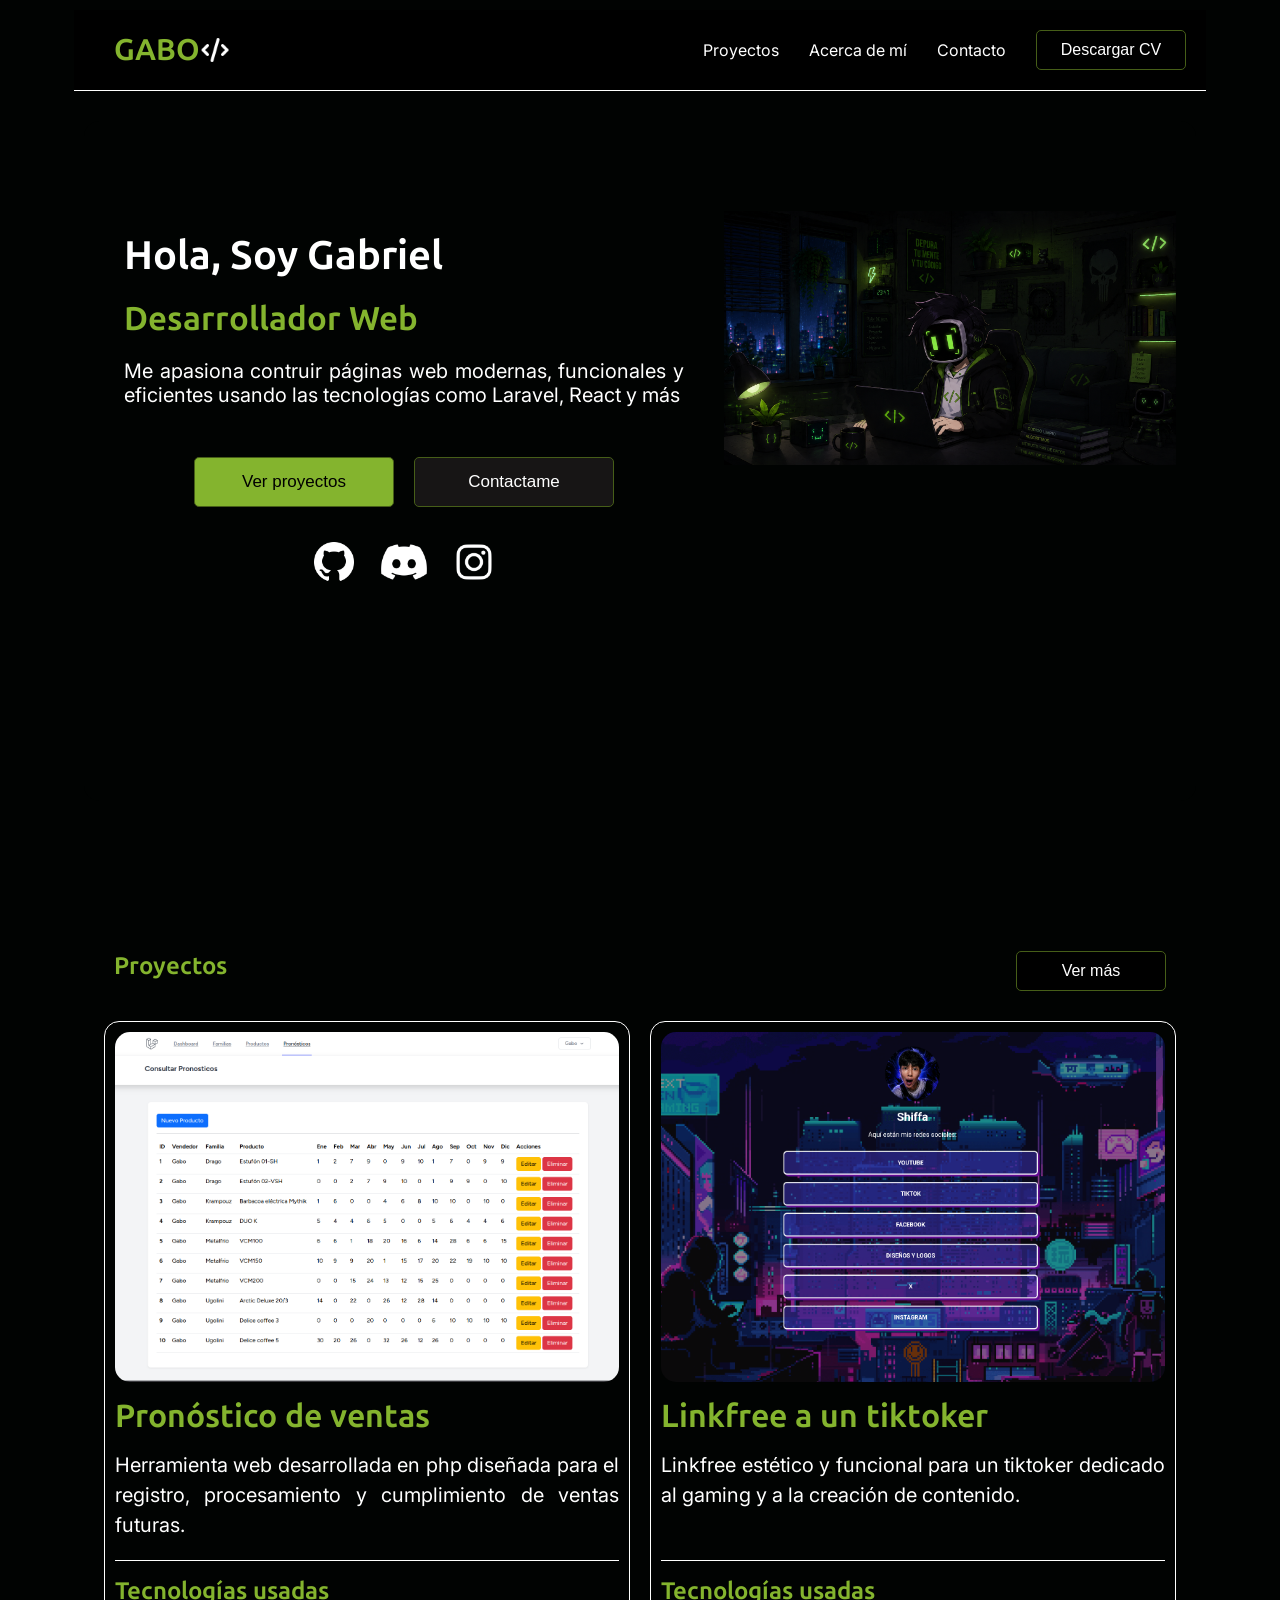
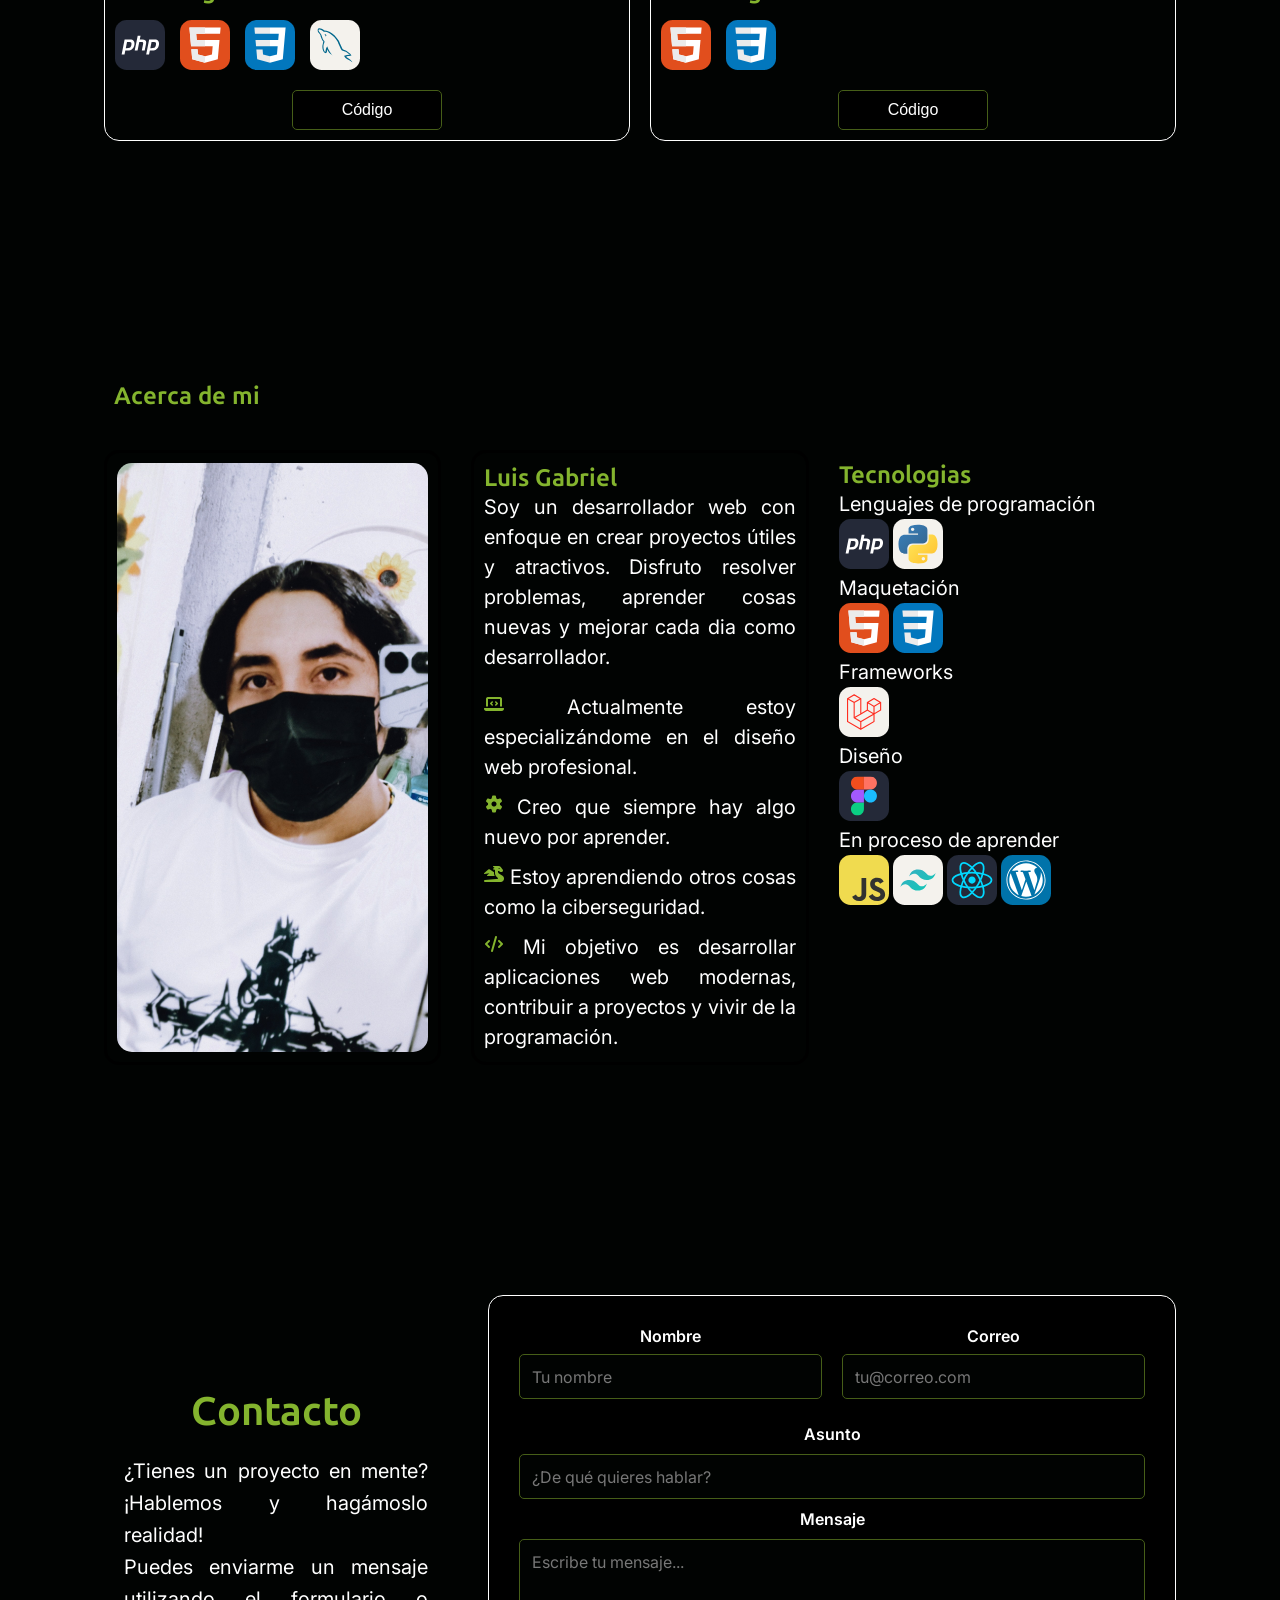
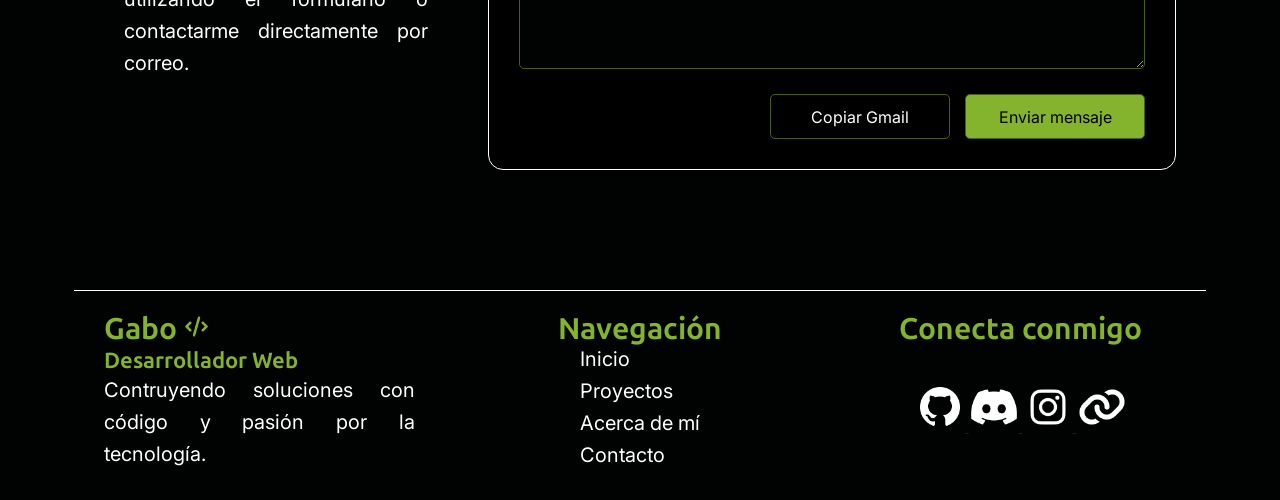
==== commit 512286dc: "Pequeño cambio." ====
--- a/Gabo/index.html
+++ b/Gabo/index.html
@@ -22,7 +22,7 @@
                 <a href="#">Proyectos</a>
                 <a href="#">Acerca de mí</a>
                 <a href="#">Contacto</a>
-                <a href="#">
+                <a href="./resources/documents/CVLuisGabrielTI.pdf" download="CV_LuisGabriel.pdf" target="_blank">
                     <button class="b-cv" type="button">Descargar CV</button>
                 </a>
             </nav>
@@ -44,9 +44,15 @@
                             <button class="b-contactame">Contactame</button>
                         </div>
                         <div class="intro-redes">
-                            <img class="icono" src="./img/icons/github2.png" alt="">
-                            <img class="icono" src="./img/icons/discord.png" alt="">
-                            <img class="icono" src="./img/icons/instagram.png" alt="">
+                            <a href="https://github.com/Lyuz9" target="_blank">
+                                <img class="icono" src="./img/icons/github2.png" alt="">
+                            </a>
+                            <a href="https://discord.com/invite/Twsm6HZd" target="_blank">
+                                <img class="icono" src="./img/icons/discord.png" alt="">
+                            </a>
+                            <a href="https://www.instagram.com/gabbylyuz/" target="_blank">
+                                <img class="icono" src="./img/icons/instagram.png" alt="">
+                            </a>
                         </div>
                     </div>
                 </div>
@@ -137,19 +143,6 @@
                             desarrollar aplicaciones web modernas, contribuir a proyectos y vivir de la programación.
                         </p>
                     </div>
-
-                    <!--
-                    <h2>Educación</h2>
-                    <p>Universidad Politecnica de Queretaro</p>
-                    <h2>Experiencia</h2>
-                    <p>Analista de Desarrollo - Euroquip</p>
-                    <ul>
-                        <li>Desarrollo y mantenimiento de herramientas web.</li>
-                        <li>Soporte técnico a usuarios.</li>
-                        <li>Gestión de información y reportes.</li>
-                    </ul>
-                    -->
-
                 </div>
                 <div class="tecnologias">
                     <h1>Tecnologias</h1>
@@ -170,24 +163,6 @@
                     <img class="icono" src="./img/icons/Wordpress.svg" alt="Wordpress">
                 </div>
             </section>
-
-            <!--
-            <section class="habilidades">
-                <div class="intro-habilidad">
-                    <h1>Mis habilidades</h1>
-                </div>
-                <div class="habilidad">
-                    <h2>conocimientos</h2>
-                </div>
-                <div class="habilidad">
-                    <h2>conocimientos</h2>
-                </div>
-                <div class="habilidad">
-                    <h2>conocimientos</h2>
-                </div>
-            </section>
-            -->
-
             <section class="contacto">
 
                 <div class="datos-contacto">
@@ -273,9 +248,18 @@
             <div class="conec-conmigo">
                 <h1>Conecta conmigo</h1>
                 <div class="red-conmigo">
-                    <img class="icono" src="./img/icons/github2.png" alt="">
-                    <img class="icono" src="./img/icons/discord.png" alt="">
-                    <img class="icono" src="./img/icons/instagram.png" alt="">
+                    <a href="https://github.com/Lyuz9" target="_blank">
+                        <img class="icono" src="./img/icons/github2.png" alt="">
+                    </a>
+                    <a href="https://discord.com/invite/Twsm6HZd" target="_blank">
+                        <img class="icono" src="./img/icons/discord.png" alt="">
+                    </a>
+                    <a href="https://www.instagram.com/gabbylyuz/" target="_blank">
+                        <img class="icono" src="./img/icons/instagram.png" alt="">
+                    </a>
+                    <a href="#">
+                        <img class="icono" src="./img/icons/link.png" alt="">
+                    </a>
                 </div>
             </div>
         </footer>
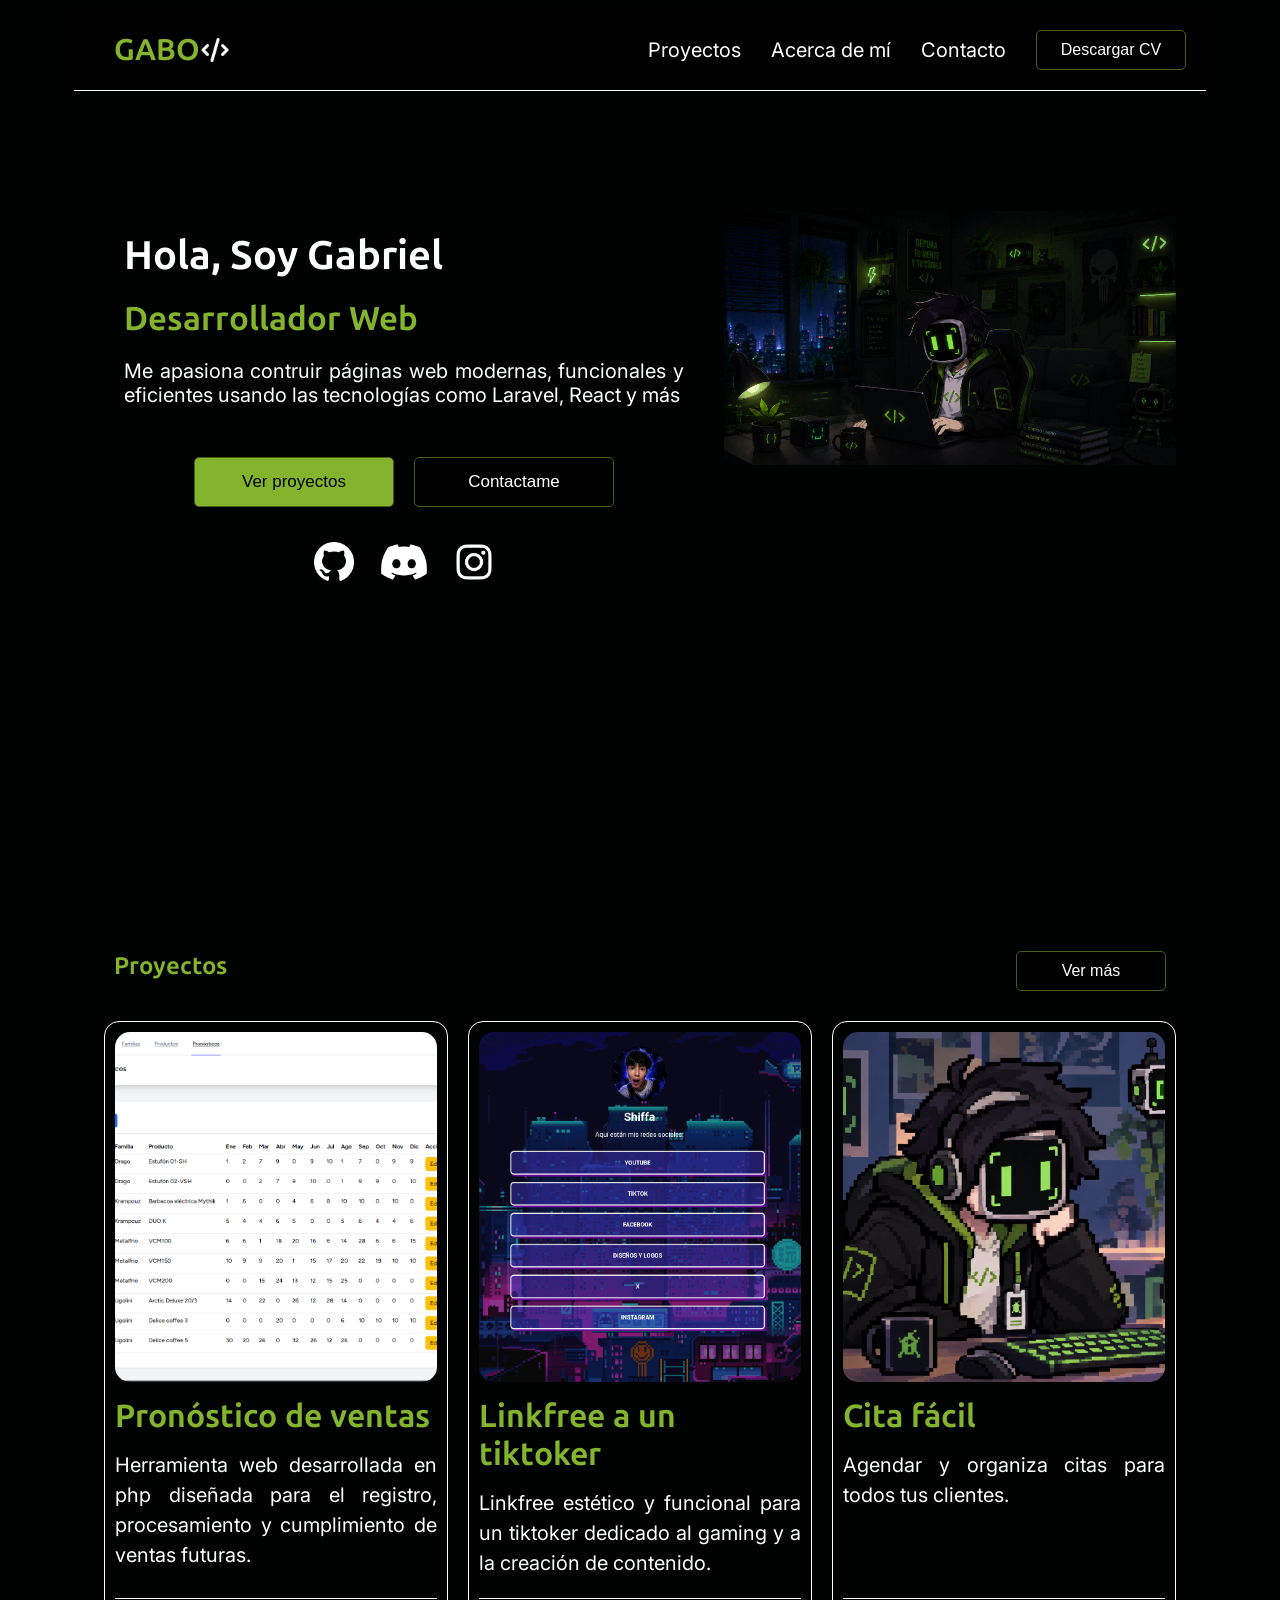
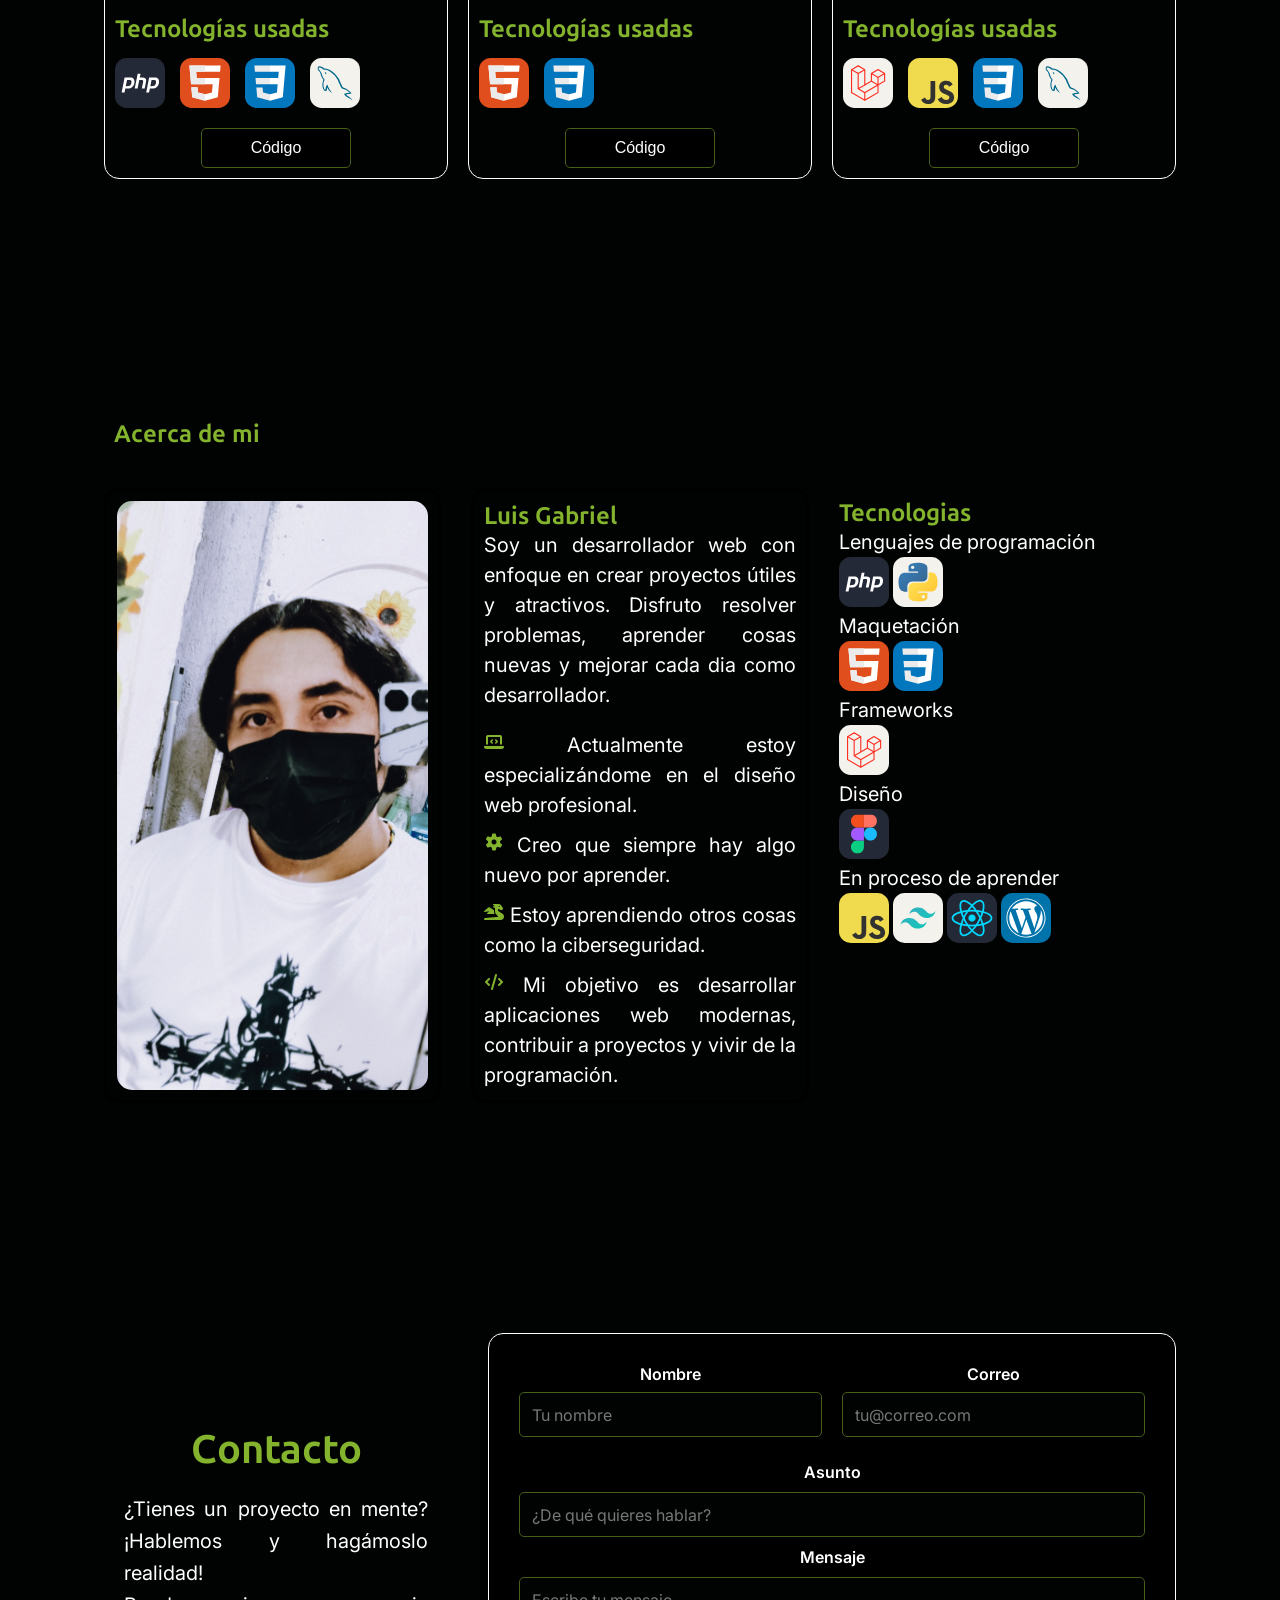
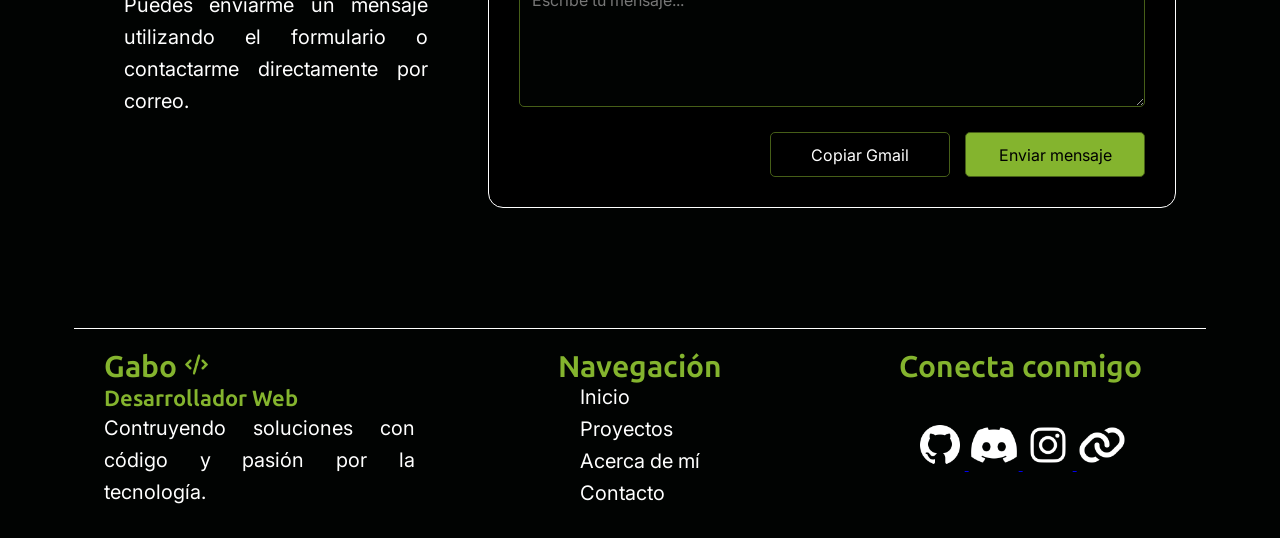
==== commit 27b70c54: "Nuevos cambios realizados." ====
--- a/Gabo/index.html
+++ b/Gabo/index.html
@@ -29,7 +29,6 @@
         </header>
 
         <main class="main">
-
             <section class="inicio">
                 <div class="intro-inicio">
                     <h2>Hola, Soy Gabriel</h2>
@@ -110,6 +109,29 @@
                             </div>
                         </div>
                         <a href="https://github.com/Lyuz9/shiffa_linkfree" target="_blank">
+                            <button class="b-verproyecto">Código</button>
+                        </a>
+                    </div>
+                </div>
+                <div class="proyecto">
+                    <div class="descri-proyecto">
+                        <div class="info-proyecto">
+                            <img class="img-proyecto" src="./img/proceso.png" alt="">
+                            <h2>Cita fácil</h2>
+                            <p>
+                                Agendar y organiza citas para todos tus clientes.
+                            </p>
+                        </div>
+                        <div class="tecn-proyecto">
+                            <h3>Tecnologías usadas</h3>
+                            <div>
+                                <img class="icono" src="./img/icons/Laravel.svg" alt="Laravel">
+                                <img class="icono" src="./img/icons/JavaScript.svg" alt="JavaScript">
+                                <img class="icono" src="./img/icons/CSS.svg" alt="CSS">
+                                <img class="icono" src="./img/icons/MySQL.svg" alt="MySQL">
+                            </div>
+                        </div>
+                        <a href="https://github.com/Lyuz9/Agenda_Citas" target="_blank">
                             <button class="b-verproyecto">Código</button>
                         </a>
                     </div>
@@ -163,71 +185,53 @@
                     <img class="icono" src="./img/icons/Wordpress.svg" alt="Wordpress">
                 </div>
             </section>
+
             <section class="contacto">
-
                 <div class="datos-contacto">
                     <h1>Contacto</h1>
-
                     <p>
                         ¿Tienes un proyecto en mente? ¡Hablemos y hagámoslo realidad!
                     </p>
-
                     <p>
                         Puedes enviarme un mensaje utilizando el formulario
                         o contactarme directamente por correo.
                     </p>
                 </div>
-
                 <div class="formulario-contacto">
-
                     <form action="#" class="form-contacto">
-
                         <div class="contactos">
-
                             <div class="campo">
                                 <label for="nombre">Nombre</label>
                                 <input class="input-form" id="nombre" name="nombre" type="text" placeholder="Tu nombre"
                                     required>
                             </div>
-
                             <div class="campo">
                                 <label for="correo">Correo</label>
                                 <input class="input-form" id="correo" name="correo" type="email"
                                     placeholder="tu@correo.com" required>
                             </div>
-
-                        </div>
-
+                        </div>
                         <div class="mensaje">
-
                             <label for="asunto">Asunto</label>
                             <input class="input-asunto" id="asunto" name="asunto" type="text"
                                 placeholder="¿De qué quieres hablar?" required>
-
                             <label for="mensaje">Mensaje</label>
                             <textarea class="textarea-asunto" id="mensaje" name="mensaje"
                                 placeholder="Escribe tu mensaje..." required></textarea>
-
-                        </div>
-
+                        </div>
                         <div class="acciones-contacto">
-
                             <button class="b-mensaje b-copiar" type="button" onclick="copiarCorreo()">
                                 Copiar Gmail
                             </button>
-
                             <button class="b-mensaje b-enviar" type="button" onclick="enviarCorreo()">
                                 Enviar mensaje
                             </button>
-
-                        </div>
-
+                        </div>
                     </form>
-
-                </div>
-
+                </div>
             </section>
         </main>
+        
         <footer class="footer">
             <div class="des-footer">
                 <h1>Gabo <img class="footer_icon" src="./img/icons/code-solid.png" alt=""></h1>
--- a/Gabo/css/estilos.css
+++ b/Gabo/css/estilos.css
@@ -80,7 +80,7 @@
 
                 a {
                     font-family: 'Inter';
-                    font-size: 16px;
+                    font-size: 20px;
                     color: #fff;
                     text-decoration: none;
 
@@ -174,14 +174,14 @@
                                 font-size: 17px;
 
                                 &:hover {
-                                    background-color: #171515;
+                                    background-color: #000;
                                     color: #fff;
                                     border-color: #465e18;
                                 }
                             }
 
                             .b-contactame {
-                                background-color: #171515;
+                                background-color: #000;
                                 color: #fff;
                                 font-size: 17px;
 
@@ -220,7 +220,7 @@
 
             .proyectos {
                 display: grid;
-                grid-template-columns: repeat(2, 1fr);
+                grid-template-columns: repeat(3, 1fr);
                 gap: 20px;
                 padding: 10vh 20px;
                 background-color: #010302;
@@ -438,37 +438,6 @@
                         height: 50px;
                         width: auto;
                     }
-                }
-            }
-
-            .habilidades {
-                display: grid;
-                grid-template-columns: repeat(3, 1fr);
-                gap: 20px;
-                padding: 20px;
-                background-color: #010302;
-
-                h1,
-                h2 {
-                    color: #fff;
-                }
-
-                .intro-habilidad {
-                    padding: 10px;
-                    grid-column: 1 / -1;
-                    border: 1px solid #fff;
-                    border-radius: 15px;
-
-                    h1 {
-                        color: #84b42e;
-                        text-align: justify;
-                    }
-                }
-
-                .habilidad {
-                    padding: 10px;
-                    border: 1px solid #fff;
-                    border-radius: 15px;
                 }
             }
 
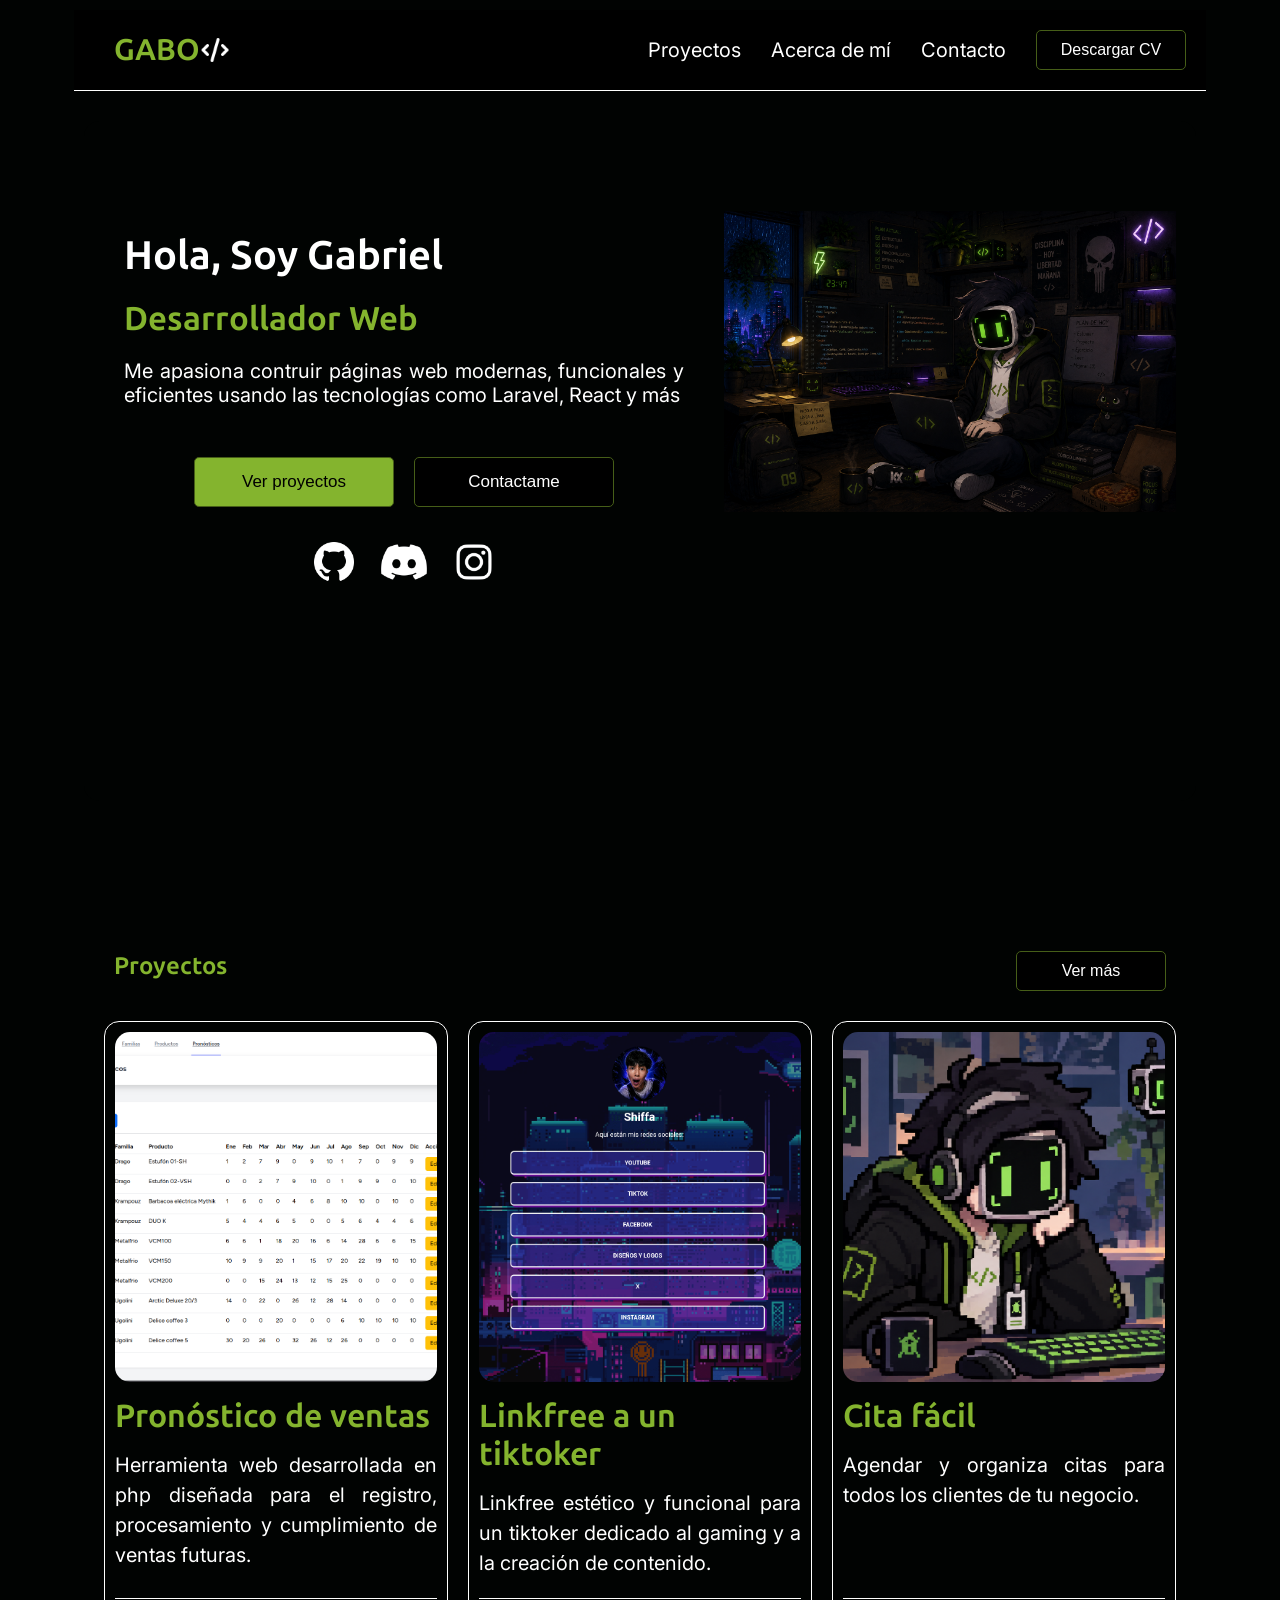
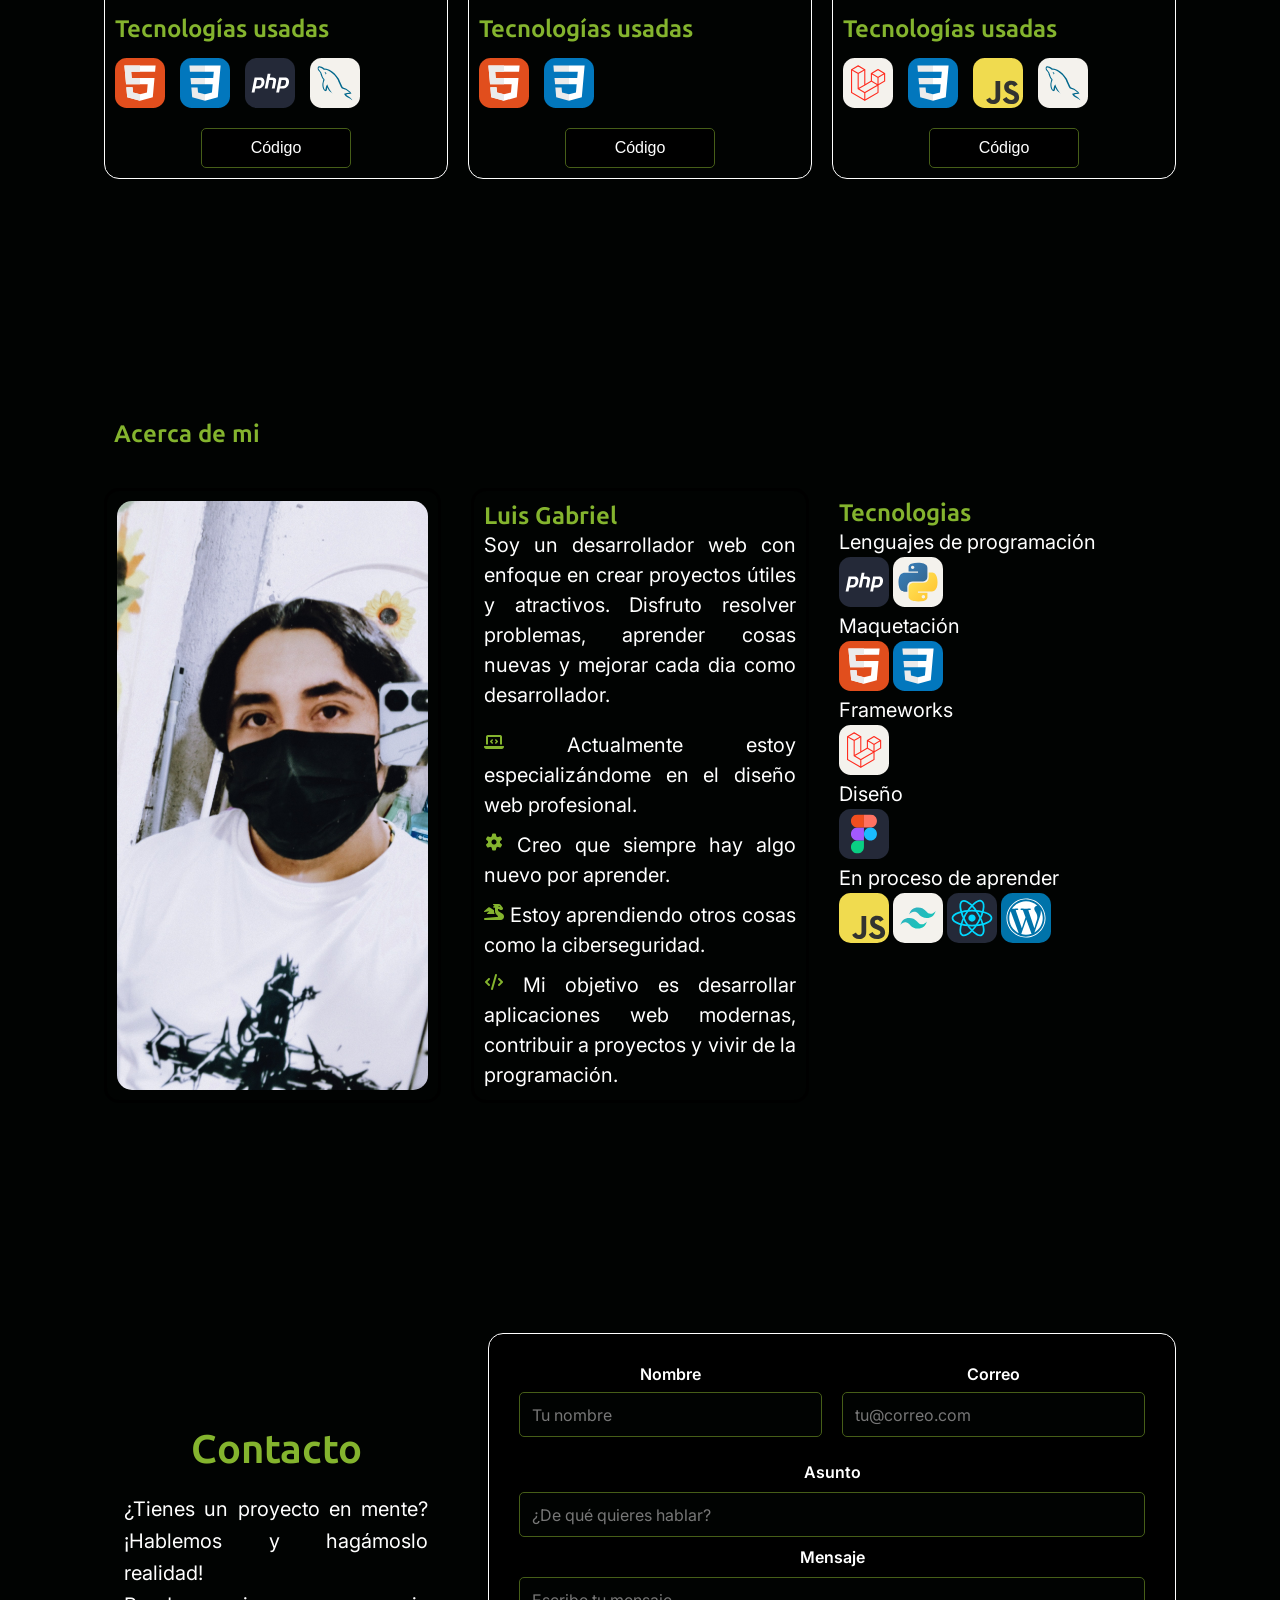
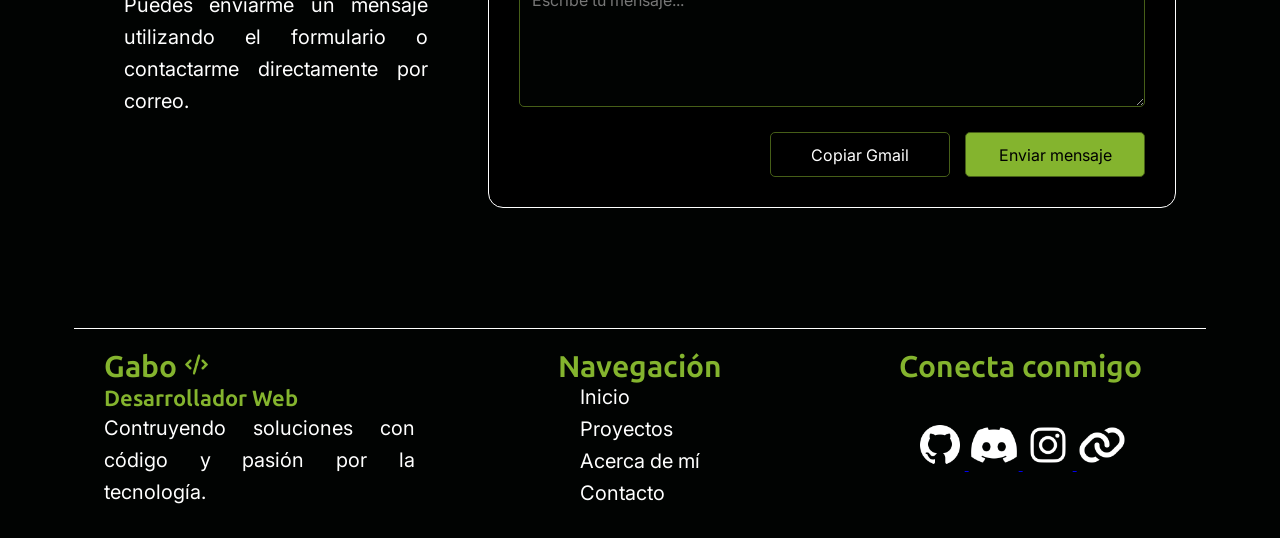
==== commit b8e41e25: "Nuevos cambios. Debo analizarlo mejor para ver si es factible su estructura y organización." ====
--- a/Gabo/index.html
+++ b/Gabo/index.html
@@ -11,13 +11,20 @@
 
 <body>
     <script src="./js/contacto.js"></script>
+
+    <!-- CONTENEDOR -->
     <div class="contenedor">
 
+        <!--        HEADER / Menu        -->
         <header class="header">
+
+            <!-- titulo -->
             <div class="titulo-navbar">
                 <h1>Gabo</h1>
                 <img class="icon-code" src="./img/icons/code.png" alt="">
             </div>
+            
+            <!-- menu / nav -->
             <nav>
                 <a href="#">Proyectos</a>
                 <a href="#">Acerca de mí</a>
@@ -28,8 +35,13 @@
             </nav>
         </header>
 
+        <!-- MAIN -->
         <main class="main">
+
+            <!-- SECTION / Inicio -->
             <section class="inicio">
+
+                <!-- Informacion inicio -->
                 <div class="intro-inicio">
                     <h2>Hola, Soy Gabriel</h2>
                     <h3>Desarrollador Web</h3>
@@ -37,11 +49,17 @@
                         Me apasiona contruir páginas web modernas, funcionales y eficientes usando las tecnologías como
                         Laravel, React y más
                     </p>
+
+                    <!-- Almacenar botones / redes -->
                     <div class="intro-acciones">
+
+                        <!-- botones -->
                         <div class="intro-botones">
                             <button class="b-verproyectos">Ver proyectos</button>
                             <button class="b-contactame">Contactame</button>
                         </div>
+
+                        <!-- redes -->
                         <div class="intro-redes">
                             <a href="https://github.com/Lyuz9" target="_blank">
                                 <img class="icono" src="./img/icons/github2.png" alt="">
@@ -55,18 +73,27 @@
                         </div>
                     </div>
                 </div>
+
+                <!-- imagen del inicio -->
                 <div class="imagen-inicio">
-                    <img class="img-habitacion" src="./img/habitacion.png" alt="">
+                    <img class="img-habitacion" src="./img/habitacion2.png" alt="">
                 </div>
             </section>
 
+            <!-- SECTION / Proyectos -->
             <section class="proyectos">
+
+                <!-- titulo / boton para ver proyectos -->
                 <div class="intro-proyectos">
                     <h1>Proyectos</h1>
                     <button class="b-ver-proyectos" type="button">Ver más</button>
                 </div>
+
+                <!-- PROYECTO -->
                 <div class="proyecto">
                     <div class="descri-proyecto">
+
+                        <!-- informacion del proyecto -->
                         <div class="info-proyecto">
                             <img class="img-proyecto" src="./img/proyecto1.png" alt="">
                             <h2>Pronóstico de ventas</h2>
@@ -77,12 +104,14 @@
                                 ventas futuras.
                             </p>
                         </div>
+
+                        <!-- tecnologias del proyecto -->
                         <div class="tecn-proyecto">
                             <h3>Tecnologías usadas</h3>
                             <div>
-                                <img class="icono" src="./img/icons/PHP.svg" alt="PHP">
                                 <img class="icono" src="./img/icons/HTML.svg" alt="HTML">
                                 <img class="icono" src="./img/icons/CSS.svg" alt="CSS">
+                                <img class="icono" src="./img/icons/PHP.svg" alt="PHP">
                                 <img class="icono" src="./img/icons/MySQL.svg" alt="MySQL">
                             </div>
                         </div>
@@ -91,8 +120,12 @@
                         </a>
                     </div>
                 </div>
+
+                <!-- PROYECTO -->
                 <div class="proyecto">
                     <div class="descri-proyecto">
+                        
+                        <!-- informacion del proyecto -->
                         <div class="info-proyecto">
                             <img class="img-proyecto" src="./img/proyecto2.png" alt="">
                             <h2>Linkfree a un tiktoker</h2>
@@ -101,6 +134,8 @@
                                 contenido.
                             </p>
                         </div>
+
+                        <!-- tecnologias del proyecto -->
                         <div class="tecn-proyecto">
                             <h3>Tecnologías usadas</h3>
                             <div>
@@ -113,21 +148,27 @@
                         </a>
                     </div>
                 </div>
+
+                <!-- PROYECTO -->
                 <div class="proyecto">
                     <div class="descri-proyecto">
+
+                        <!-- informacion del proyecto -->
                         <div class="info-proyecto">
                             <img class="img-proyecto" src="./img/proceso.png" alt="">
                             <h2>Cita fácil</h2>
                             <p>
-                                Agendar y organiza citas para todos tus clientes.
+                                Agendar y organiza citas para todos los clientes de tu negocio.
                             </p>
                         </div>
+
+                        <!-- tecnologias del proyecto -->
                         <div class="tecn-proyecto">
                             <h3>Tecnologías usadas</h3>
                             <div>
                                 <img class="icono" src="./img/icons/Laravel.svg" alt="Laravel">
+                                <img class="icono" src="./img/icons/CSS.svg" alt="CSS">
                                 <img class="icono" src="./img/icons/JavaScript.svg" alt="JavaScript">
-                                <img class="icono" src="./img/icons/CSS.svg" alt="CSS">
                                 <img class="icono" src="./img/icons/MySQL.svg" alt="MySQL">
                             </div>
                         </div>
@@ -138,13 +179,20 @@
                 </div>
             </section>
 
+            <!-- SECTION / Acerca de mi -->
             <section class="acerca-de-mi">
+
+                <!-- titulo acerca de mi -->
                 <div class="intro-acerca">
                     <h1>Acerca de mi</h1>
                 </div>
+
+                <!-- foto acerca de mi -->
                 <div class="foto-acerca">
                     <img class="img-yo" src="./img/yo.jpg" alt="Imagen de mi">
                 </div>
+
+                <!-- informacion de acerca de mi -->
                 <div class="info-acerca">
                     <div>
                         <h1>Luis Gabriel</h1>
@@ -166,6 +214,8 @@
                         </p>
                     </div>
                 </div>
+
+                <!-- tecnologias acerca de mi -->
                 <div class="tecnologias">
                     <h1>Tecnologias</h1>
                     <p>Lenguajes de programación</p>
@@ -186,7 +236,10 @@
                 </div>
             </section>
 
+            <!-- SECTION / Contacto -->
             <section class="contacto">
+                
+                <!-- introduccion contacto -->
                 <div class="datos-contacto">
                     <h1>Contacto</h1>
                     <p>
@@ -197,6 +250,8 @@
                         o contactarme directamente por correo.
                     </p>
                 </div>
+
+                <!-- formulario para contacto -->
                 <div class="formulario-contacto">
                     <form action="#" class="form-contacto">
                         <div class="contactos">
@@ -232,7 +287,10 @@
             </section>
         </main>
         
+        <!-- FOOTER -->
         <footer class="footer">
+
+            <!-- introduccion del footer -->
             <div class="des-footer">
                 <h1>Gabo <img class="footer_icon" src="./img/icons/code-solid.png" alt=""></h1>
                 <h2>Desarrollador Web</h2>
@@ -240,6 +298,8 @@
                     Contruyendo soluciones con código y pasión por la tecnología.
                 </p>
             </div>
+
+            <!-- navegacion del footer -->
             <div class="nav-footer">
                 <h1>Navegación</h1>
                 <nav>
@@ -249,6 +309,8 @@
                     <a href="#">Contacto</a>
                 </nav>
             </div>
+
+            <!-- redes sociales footer -->
             <div class="conec-conmigo">
                 <h1>Conecta conmigo</h1>
                 <div class="red-conmigo">
--- a/Gabo/css/estilos.css
+++ b/Gabo/css/estilos.css
@@ -569,9 +569,9 @@
                             color: #fff;
 
                             &:hover {
-                                background-color: #171515;
-                                border-color: #84b42e;
-
+                                background-color: #84b42e;
+                                color: #000;
+                                border-color: #465e18;
                             }
                         }
 
@@ -580,7 +580,7 @@
                             color: #000;
 
                             &:hover {
-                                background-color: #171515;
+                                background-color: #000;
                                 color: #fff;
                                 border-color: #84b42e;
 
